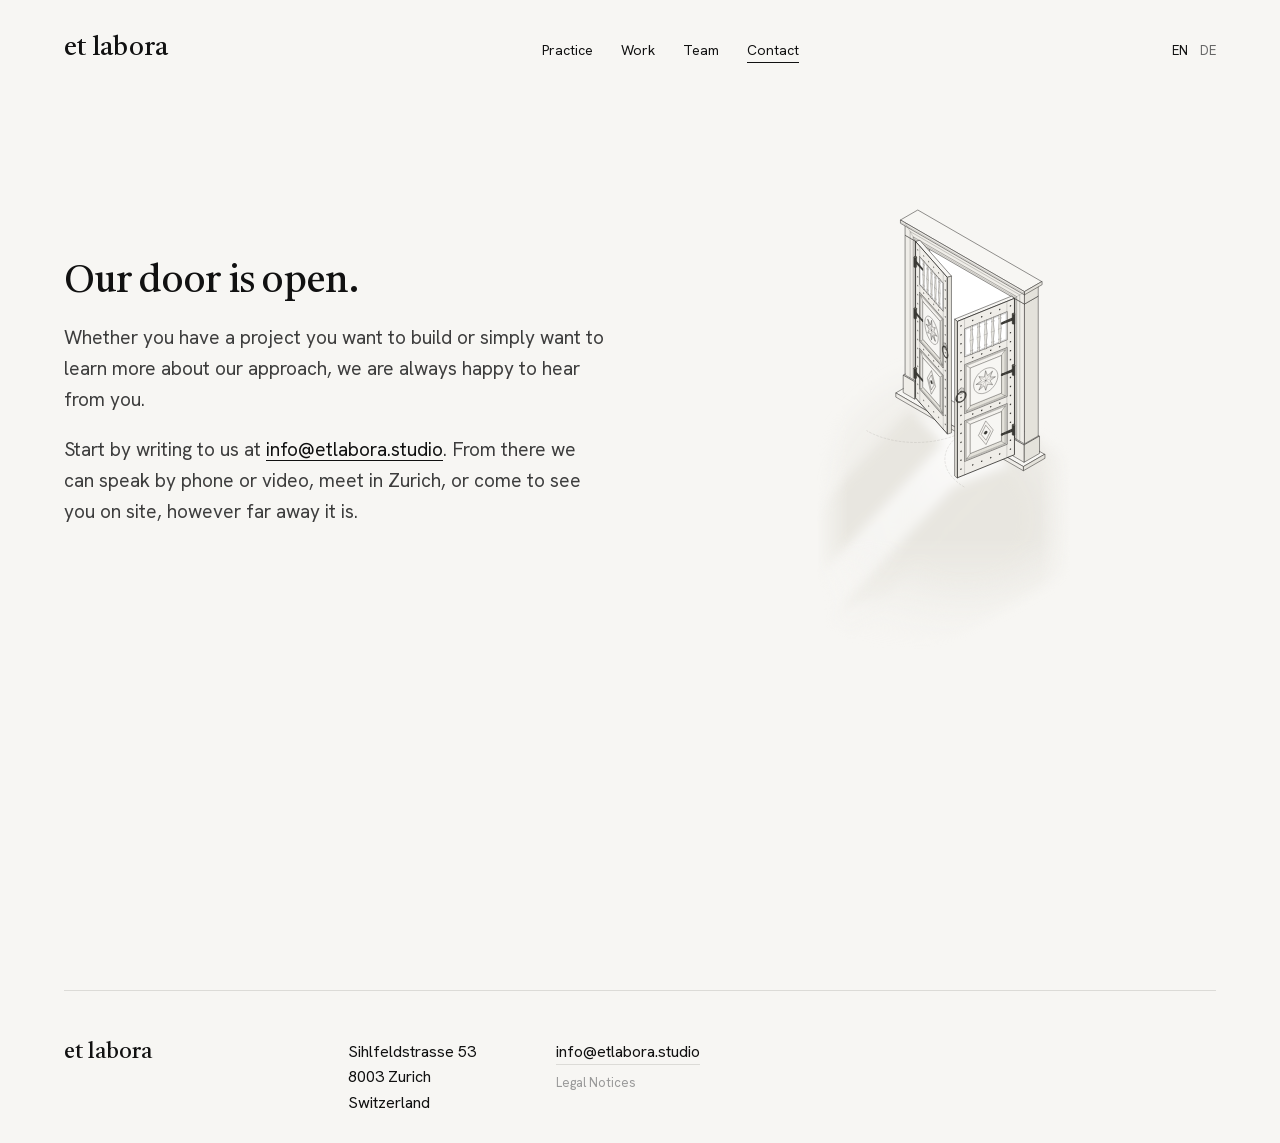
==== contact.html @ e5313bb2 "Add et labora website" ====
<!doctype html>
<html lang="en">
<head>
<meta charset="utf-8">
<meta name="viewport" content="width=device-width, initial-scale=1">
<title>et labora — Contact</title>
<meta name="description" content="et labora is an architecture and technology firm in Zurich, building in timber.">
<link rel="stylesheet" href="fonts/fonts.css">
<style>
body{margin:0;background:#F7F6F3}
a{color:#111111;text-decoration:none}
a:hover{color:#666666}
a:focus-visible{outline:1px solid #111111;outline-offset:4px}
.contact-hero{height:100vh}@media (max-width: 760px){.contact-hero{height:auto}.contact-fig{padding-bottom:clamp(28px, 4vw, 48px) !important}.contact-door svg{height:auto !important;width:100% !important}}
</style>
</head>
<body>
<div style="font-family: 'Hanken Grotesk', 'Helvetica Neue', Arial, sans-serif; color: #111111; background: #F7F6F3; font-size: 16px; line-height: 1.55; -webkit-font-smoothing: antialiased">
<div style="max-width: 1440px; margin: 0 auto; box-sizing: border-box; padding-inline: clamp(16px, 5vw, 72px); display: flex; flex-direction: column">

<div class="contact-hero" style="display: flex; flex-direction: column; box-sizing: border-box">
<header style="display: flex; flex-wrap: wrap; align-items: baseline; justify-content: space-between; gap: 16px 40px; padding-block: 28px 0">
<a href="index.html" style="font-family: Castoro, 'Iowan Old Style', Georgia, serif; font-size: 26px; letter-spacing: 0.01em">et labora</a>
<nav aria-label="Main" style="display: flex; flex-wrap: wrap; gap: 8px 28px; font-size: 14px">
<a href="practice.html">Practice</a>
<a href="work.html">Work</a>
<a href="team.html">Team</a>
<a href="contact.html" aria-current="page" style="border-bottom: 1px solid #111111">Contact</a>
</nav>
<div style="display: flex; gap: 12px; font-size: 13px; color: #666666">
<a href="#top" aria-current="true" style="color: #111111">EN</a>
<a href="#top" style="color: #666666">DE</a>
</div>
</header>

<figure id="top" class="contact-fig" style="margin: 0; flex: 1 1 auto; display: flex; flex-direction: column; justify-content: center; padding-block: clamp(20px, 2.2vw, 32px) calc(clamp(20px, 2.2vw, 32px) + calc(clamp(28px, 3vw, 44px) * 1.1 + 2 * clamp(18px, 1.5vw, 21px) * 1.6 + 76px))">
<div style="display: flex; flex-wrap: wrap; align-items: center; justify-content: space-between; gap: 40px 64px">
<div style="flex: 1 1 320px; max-width: 34em; display: flex; flex-direction: column; gap: 20px">
<h1 style="margin: 0; font-family: Castoro, 'Iowan Old Style', Georgia, serif; font-weight: 400; font-size: clamp(28px, 3vw, 44px); line-height: 1.1; letter-spacing: -0.01em">Our door is open.</h1>
<p style="margin: 0; padding-block: 0; max-width: 30em; font-size: clamp(18px, 1.5vw, 21px); line-height: 1.6; color: #3D3D3D">Whether you have a project you want to build or simply want to learn more about our approach, we are always happy to hear from you.</p>
<p style="margin: 0; padding-block: 0; max-width: 30em; font-size: clamp(18px, 1.5vw, 21px); line-height: 1.6; color: #3D3D3D">Start by writing to us at <a href="mailto:info@etlabora.studio" style="color: #111111; text-decoration: underline; text-decoration-thickness: 1px; text-underline-offset: 0.2em">info@etlabora.studio</a>. From there we can speak by phone or video, meet in Zurich, or come to see you on site, however far away it is.</p>
</div>
<div class="contact-door" style="flex: 0 1 auto; min-width: 0; margin-inline: auto">
<svg style="display: block; height: max(240px, calc(100vh - 384px)); width: auto; max-width: 100%" viewBox="372.9 0 392.9 800" role="img" aria-label="Axonometric of a carved, studded timber door of two leaves, the left just open, the right swung wide, light falling out" fill="none" stroke="#2B2A27" stroke-linecap="round" stroke-linejoin="round"><defs><linearGradient id="contact-door-beam" gradientUnits="userSpaceOnUse" x1="602.3" y1="457.4" x2="311.8" y2="768.9"><stop offset="0" stop-color="#FFFFFF" stop-opacity="0.85"></stop><stop offset="0.45" stop-color="#FFFFFF" stop-opacity="0.55"></stop><stop offset="1" stop-color="#FFFFFF" stop-opacity="0"></stop></linearGradient><filter id="contact-door-blur" x="-30%" y="-30%" width="160%" height="160%"><feGaussianBlur stdDeviation="8.3"></feGaussianBlur></filter><radialGradient id="contact-door-gg" gradientUnits="userSpaceOnUse" cx="602.3" cy="592.8" r="259.3"><stop offset="0.35" stop-color="#fff"></stop><stop offset="1" stop-color="#000"></stop></radialGradient><mask id="contact-door-gm"><rect x="-400" y="-400" width="2000" height="1600" fill="url(#contact-door-gg)"></rect></mask><linearGradient id="contact-door-eg" gradientUnits="userSpaceOnUse" x1="0" y1="624" x2="0" y2="796"><stop offset="0" stop-color="#fff"></stop><stop offset="1" stop-color="#000"></stop></linearGradient><linearGradient id="contact-door-ex" gradientUnits="userSpaceOnUse" x1="372.9" y1="0" x2="765.8" y2="0"><stop offset="0" stop-color="#000"></stop><stop offset="0.12" stop-color="#fff"></stop><stop offset="0.88" stop-color="#fff"></stop><stop offset="1" stop-color="#000"></stop></linearGradient><mask id="contact-door-edgex"><rect x="-400" y="-400" width="2000" height="1600" fill="url(#contact-door-ex)"></rect></mask><mask id="contact-door-edge"><g mask="url(#contact-door-edgex)"><rect x="-400" y="-400" width="2000" height="1600" fill="url(#contact-door-eg)"></rect></g></mask></defs>
<g mask="url(#contact-door-edge)"><g filter="url(#contact-door-blur)">
<polygon points="490.8,341.2 915.8,586.6 453.9,853.3 28.9,607.9" fill="#E8E6E0" stroke="none" mask="url(#contact-door-gm)"></polygon>
<clipPath id="contact-door-lc"><polygon points="519.5,420.4 671.9,508.4 425.8,772.2 273.5,684.3"></polygon></clipPath>
<polygon points="519.5,420.4 671.9,508.4 425.8,772.2 273.5,684.3" fill="url(#contact-door-beam)" stroke="none"></polygon>
<g clip-path="url(#contact-door-lc)">
<polygon points="519,421 567.7,476.2 322.7,738.9 274,683.7" fill="#E8E6E0" stroke="none"></polygon>
<polygon points="342,627.8 345,631.2 301,678.3 298,675" fill="#FFFFFF" stroke="none"></polygon>
<polygon points="348.1,634.7 351,638 307.1,685.2 304.1,681.8" fill="#FFFFFF" stroke="none"></polygon>
<polygon points="354.1,641.5 357.1,644.9 313.1,692.1 310.2,688.7" fill="#FFFFFF" stroke="none"></polygon>
<polygon points="360.2,648.4 363.2,651.8 319.2,698.9 316.2,695.6" fill="#FFFFFF" stroke="none"></polygon>
<polygon points="366.2,655.3 369.2,658.6 325.2,705.8 322.3,702.4" fill="#FFFFFF" stroke="none"></polygon>
<polygon points="372.3,662.1 375.3,665.5 331.3,712.7 328.3,709.3" fill="#FFFFFF" stroke="none"></polygon>
<polygon points="671.4,509 583.5,544.5 338.5,807.2 426.4,771.6" fill="#E8E6E0" stroke="none"></polygon>
<polygon points="472.7,712.7 467.4,714.8 423.4,762 428.7,759.8" fill="#FFFFFF" stroke="none"></polygon>
<polygon points="461.8,717.1 456.4,719.3 412.5,766.4 417.8,764.2" fill="#FFFFFF" stroke="none"></polygon>
<polygon points="450.9,721.5 445.5,723.7 401.5,770.8 406.9,768.7" fill="#FFFFFF" stroke="none"></polygon>
<polygon points="439.9,725.9 434.6,728.1 390.6,775.2 396,773.1" fill="#FFFFFF" stroke="none"></polygon>
<polygon points="429,730.3 423.6,732.5 379.7,779.7 385,777.5" fill="#FFFFFF" stroke="none"></polygon>
<polygon points="418.1,734.8 412.7,736.9 368.7,784.1 374.1,781.9" fill="#FFFFFF" stroke="none"></polygon>
</g></g></g>
<polyline points="602,457 597.9,459.3 593.6,461.4 589.2,463.3 584.5,465.2 579.7,466.9 574.8,468.4 569.7,469.8 564.5,471.1 559.2,472.1 553.9,473.1 548.4,473.8 542.9,474.4 537.3,474.8 531.7,475.1 526.1,475.2 520.5,475.1 514.9,474.8 509.3,474.4 503.8,473.8 498.3,473.1 492.9,472.1 487.6,471.1 482.4,469.8 477.4,468.4 472.4,466.9 467.7,465.2 463,463.3 458.6,461.4 454.3,459.3 450.2,457" fill="none" stroke="#9A9893" stroke-width="0.35" stroke-dasharray="3 3"></polyline>
<polyline points="602.6,457.4 598.7,459.8 595.1,462.2 591.7,464.8 588.5,467.5 585.5,470.2 582.9,473.1 580.4,476 578.3,479 576.4,482.1 574.8,485.2 573.5,488.3 572.5,491.5 571.8,494.7 571.3,498 571.2,501.2 571.3,504.4 571.8,507.7 572.5,510.9 573.5,514.1 574.8,517.2 576.4,520.3 578.3,523.4 580.4,526.4 582.9,529.3 585.5,532.2 588.5,534.9 591.7,537.6 595.1,540.2 598.7,542.6 602.6,545" fill="none" stroke="#9A9893" stroke-width="0.35" stroke-dasharray="3 3"></polyline>
<polygon points="546.9,394.9 699.3,482.9 699.3,239.3 546.9,151.3" fill="#FFFFFF" stroke="none"></polygon>
<polygon points="528.5,379.6 725.8,493.5 692.9,512.5 495.6,398.6" fill="#F7F6F3" stroke="#2B2A27" stroke-width="0.8"></polygon>
<polygon points="725.8,500 692.9,519 692.9,512.5 725.8,493.5" fill="#E4E2DB" stroke="#2B2A27" stroke-width="0.8"></polygon>
<polygon points="495.6,405.1 692.9,519 692.9,512.5 495.6,398.6" fill="#EFEDE8" stroke="#2B2A27" stroke-width="0.8"></polygon>
<polygon points="530.5,357.6 547.7,367.6 524.3,381.1 507.1,371.1" fill="#F7F6F3" stroke="#2B2A27" stroke-width="0.8"></polygon>
<polygon points="547.7,394.4 524.3,407.9 524.3,381.1 547.7,367.6" fill="#E4E2DB" stroke="#2B2A27" stroke-width="0.8"></polygon>
<polygon points="507.1,398 524.3,407.9 524.3,381.1 507.1,371.1" fill="#EFEDE8" stroke="#2B2A27" stroke-width="0.8"></polygon>
<polygon points="546.9,368 526.1,380.1 526.1,163.4 546.9,151.3" fill="#E4E2DB" stroke="#2B2A27" stroke-width="0.8"></polygon>
<polygon points="510,370.8 526.1,380.1 526.1,163.4 510,154.1" fill="#EFEDE8" stroke="#2B2A27" stroke-width="0.8"></polygon>
<polygon points="700.1,455.5 717.4,465.5 693.9,479 676.7,469.1" fill="#F7F6F3" stroke="#2B2A27" stroke-width="0.8"></polygon>
<polygon points="717.4,492.4 693.9,505.9 693.9,479 717.4,465.5" fill="#E4E2DB" stroke="#2B2A27" stroke-width="0.8"></polygon>
<polygon points="676.7,495.9 693.9,505.9 693.9,479 676.7,469.1" fill="#EFEDE8" stroke="#2B2A27" stroke-width="0.8"></polygon>
<polygon points="715.4,465.3 694.5,477.3 694.5,260.6 715.4,248.6" fill="#E4E2DB" stroke="#2B2A27" stroke-width="0.8"></polygon>
<polygon points="679.7,468.7 694.5,477.3 694.5,260.6 679.7,252.1" fill="#EFEDE8" stroke="#2B2A27" stroke-width="0.8"></polygon>
<polygon points="715.4,248.6 694.5,260.6 694.5,242.1 715.4,230.1" fill="#E4E2DB" stroke="#2B2A27" stroke-width="0.8"></polygon>
<polygon points="510,154.1 694.5,260.6 694.5,242.1 510,135.6" fill="#EFEDE8" stroke="#2B2A27" stroke-width="0.8"></polygon>
<polygon points="529.7,115 721.4,225.7 694.5,241.2 502.8,130.5" fill="#F7F6F3" stroke="#2B2A27" stroke-width="0.8"></polygon>
<polygon points="721.4,230.8 694.5,246.3 694.5,241.2 721.4,225.7" fill="#E4E2DB" stroke="#2B2A27" stroke-width="0.8"></polygon>
<polygon points="502.8,135.6 694.5,246.3 694.5,241.2 502.8,130.5" fill="#EFEDE8" stroke="#2B2A27" stroke-width="0.8"></polygon>
<polyline points="524.1,378.9 524.1,159.9 680.5,250.2 680.5,469.2" fill="none" stroke="#2B2A27" stroke-width="0.35"></polyline>
<polyline points="522.1,377.8 522.1,156.4 682.5,249 682.5,470.4" fill="none" stroke="#2B2A27" stroke-width="0.55"></polyline>
<polyline points="517.3,375 517.3,148.1 687.3,246.3 687.3,473.1" fill="none" stroke="#2B2A27" stroke-width="0.35"></polyline>
<polyline points="526.1,163.4 510,135.6" fill="none" stroke="#555555" stroke-width="0.35"></polyline>
<polyline points="678.5,251.4 694.5,242.1" fill="none" stroke="#555555" stroke-width="0.35"></polyline>
<polyline points="502.8,133.8 694.5,244.4" fill="none" stroke="#555555" stroke-width="0.35"></polyline>
<polygon points="526.1,163.9 574.8,219.1 581.4,217.2 532.7,162" fill="#F7F6F3" stroke="#2B2A27" stroke-width="0.8"></polygon>
<polygon points="574.8,461.6 574.8,219.1 581.4,217.2 581.4,459.6" fill="#E4E2DB" stroke="#2B2A27" stroke-width="0.8"></polygon>
<polygon points="526.1,406.4 574.8,461.6 574.8,219.1 526.1,163.9" fill="#EFEDE8" stroke="#2B2A27" stroke-width="1.25"></polygon>
<polyline points="532.3,413.5 532.3,392.6" fill="none" stroke="#555555" stroke-width="0.35"></polyline>
<polyline points="568.6,454.7 568.6,433.8" fill="none" stroke="#555555" stroke-width="0.35"></polyline>
<polyline points="532.3,329.7 532.3,318.6" fill="none" stroke="#555555" stroke-width="0.35"></polyline>
<polyline points="568.6,370.9 568.6,359.7" fill="none" stroke="#555555" stroke-width="0.35"></polyline>
<polyline points="532.3,242.6 532.3,230.6" fill="none" stroke="#555555" stroke-width="0.35"></polyline>
<polyline points="568.6,283.8 568.6,271.8" fill="none" stroke="#555555" stroke-width="0.35"></polyline>
<polyline points="532.3,187.1 532.3,170.9" fill="none" stroke="#555555" stroke-width="0.35"></polyline>
<polyline points="568.6,228.2 568.6,212.1" fill="none" stroke="#555555" stroke-width="0.35"></polyline>
<polygon points="532.3,230.6 568.6,271.8 568.6,228.2 532.3,187.1" fill="#FFFFFF" stroke="#2B2A27" stroke-width="0.8"></polygon>
<polygon points="533.2,230 567.7,269.1 567.7,228.9 533.2,189.8" fill="none" stroke="#555555" stroke-width="0.35"></polygon>
<polygon points="537.6,236.6 537.6,235.5 537.8,234.6 537.7,233.5 537.6,232.2 537.4,231 537.5,230 537.7,229.1 537.7,228.1 537.7,227 537.7,225.8 537.7,224.7 537.6,223.6 537.5,222.4 537.5,221.2 537.4,220.1 537.3,218.9 537.3,217.7 537.2,216.6 537.2,215.4 537.1,214.3 537.2,213.3 537.2,212.2 537.3,211.2 537.3,210.2 537.4,209.2 537.5,208.2 537.5,207.2 537.6,206.2 537.7,205.1 537.7,204.1 537.7,203 537.7,201.9 537.7,200.8 537.5,199.5 537.4,198.3 537.6,197.4 537.7,196.5 537.8,195.5 537.6,194.1 537.6,193 539.1,194.8 539.1,195.9 538.9,196.7 538.9,197.9 539.1,199.1 539.3,200.4 539.2,201.4 539,202.3 538.9,203.3 538.9,204.4 539,205.5 539,206.7 539,207.8 539.1,208.9 539.2,210.1 539.3,211.3 539.3,212.5 539.4,213.6 539.5,214.8 539.5,215.9 539.5,217 539.5,218.1 539.5,219.1 539.4,220.2 539.3,221.2 539.3,222.2 539.2,223.2 539.1,224.2 539,225.2 539,226.2 539,227.3 538.9,228.3 538.9,229.4 539,230.6 539.2,231.9 539.3,233 539.1,233.9 538.9,234.9 538.9,235.9 539.1,237.2 539.1,238.3" fill="#EFEDE8" stroke="#2B2A27" stroke-width="0.55"></polygon>
<polygon points="538.3,237.4 538.3,236.4 538.3,235.3 538.3,234.2 538.3,233.1 538.3,232 538.3,230.9 538.3,229.8 538.3,228.7 538.3,227.6 538.3,226.6 538.3,225.5 538.3,224.4 538.3,223.3 538.3,222.2 538.3,221.1 538.3,220 538.3,218.9 538.3,217.9 538.3,216.8 538.3,215.7 538.3,214.6 538.3,213.5 538.3,212.4 538.3,211.3 538.3,210.2 538.3,209.2 538.3,208.1 538.3,207 538.3,205.9 538.3,204.8 538.3,203.7 538.3,202.6 538.3,201.5 538.3,200.4 538.3,199.4 538.3,198.3 538.3,197.2 538.3,196.1 538.3,195 538.3,193.9 539.1,194.8 539.1,195.9 538.9,196.7 538.9,197.9 539.1,199.1 539.3,200.4 539.2,201.4 539,202.3 538.9,203.3 538.9,204.4 539,205.5 539,206.7 539,207.8 539.1,208.9 539.2,210.1 539.3,211.3 539.3,212.5 539.4,213.6 539.5,214.8 539.5,215.9 539.5,217 539.5,218.1 539.5,219.1 539.4,220.2 539.3,221.2 539.3,222.2 539.2,223.2 539.1,224.2 539,225.2 539,226.2 539,227.3 538.9,228.3 538.9,229.4 539,230.6 539.2,231.9 539.3,233 539.1,233.9 538.9,234.9 538.9,235.9 539.1,237.2 539.1,238.3" fill="#E4E2DB" stroke="none"></polygon>
<polyline points="537.4,230.7 539.3,232.8" fill="none" stroke="#555555" stroke-width="0.35"></polyline>
<polyline points="537.1,214.3 539.5,217" fill="none" stroke="#555555" stroke-width="0.35"></polyline>
<polyline points="537.4,198.5 539.3,200.6" fill="none" stroke="#555555" stroke-width="0.35"></polyline>
<polygon points="543.6,243.4 543.6,242.3 543.8,241.5 543.8,240.4 543.6,239.1 543.5,237.8 543.5,236.8 543.7,236 543.8,234.9 543.8,233.8 543.7,232.7 543.7,231.6 543.7,230.4 543.6,229.3 543.5,228.1 543.5,226.9 543.4,225.8 543.3,224.6 543.3,223.4 543.2,222.3 543.2,221.2 543.2,220.1 543.3,219.1 543.3,218.1 543.4,217.1 543.5,216.1 543.5,215.1 543.6,214 543.7,213 543.7,212 543.7,210.9 543.8,209.9 543.8,208.8 543.7,207.7 543.5,206.4 543.5,205.2 543.6,204.3 543.8,203.4 543.8,202.3 543.6,201 543.6,199.9 545.2,201.7 545.2,202.7 545,203.6 545,204.7 545.1,206 545.3,207.3 545.2,208.3 545,209.1 545,210.2 545,211.3 545,212.4 545.1,213.5 545.1,214.7 545.2,215.8 545.2,217 545.3,218.2 545.4,219.3 545.5,220.5 545.5,221.7 545.6,222.8 545.6,223.9 545.6,225 545.5,226 545.5,227 545.4,228 545.3,229 545.2,230 545.2,231 545.1,232.1 545.1,233.1 545,234.1 545,235.2 545,236.3 545,237.4 545.2,238.7 545.3,239.9 545.1,240.8 545,241.7 545,242.8 545.2,244.1 545.2,245.2" fill="#EFEDE8" stroke="#2B2A27" stroke-width="0.55"></polygon>
<polygon points="544.4,244.3 544.4,243.2 544.4,242.1 544.4,241 544.4,240 544.4,238.9 544.4,237.8 544.4,236.7 544.4,235.6 544.4,234.5 544.4,233.4 544.4,232.3 544.4,231.3 544.4,230.2 544.4,229.1 544.4,228 544.4,226.9 544.4,225.8 544.4,224.7 544.4,223.6 544.4,222.5 544.4,221.5 544.4,220.4 544.4,219.3 544.4,218.2 544.4,217.1 544.4,216 544.4,214.9 544.4,213.8 544.4,212.8 544.4,211.7 544.4,210.6 544.4,209.5 544.4,208.4 544.4,207.3 544.4,206.2 544.4,205.1 544.4,204 544.4,203 544.4,201.9 544.4,200.8 545.2,201.7 545.2,202.7 545,203.6 545,204.7 545.1,206 545.3,207.3 545.2,208.3 545,209.1 545,210.2 545,211.3 545,212.4 545.1,213.5 545.1,214.7 545.2,215.8 545.2,217 545.3,218.2 545.4,219.3 545.5,220.5 545.5,221.7 545.6,222.8 545.6,223.9 545.6,225 545.5,226 545.5,227 545.4,228 545.3,229 545.2,230 545.2,231 545.1,232.1 545.1,233.1 545,234.1 545,235.2 545,236.3 545,237.4 545.2,238.7 545.3,239.9 545.1,240.8 545,241.7 545,242.8 545.2,244.1 545.2,245.2" fill="#E4E2DB" stroke="none"></polygon>
<polyline points="543.5,237.6 545.3,239.7" fill="none" stroke="#555555" stroke-width="0.35"></polyline>
<polyline points="543.2,221.2 545.6,223.9" fill="none" stroke="#555555" stroke-width="0.35"></polyline>
<polyline points="543.5,205.4 545.3,207.5" fill="none" stroke="#555555" stroke-width="0.35"></polyline>
<polygon points="549.7,250.3 549.7,249.2 549.9,248.4 549.8,247.2 549.7,246 549.5,244.7 549.6,243.7 549.8,242.8 549.8,241.8 549.8,240.7 549.8,239.6 549.8,238.4 549.7,237.3 549.7,236.1 549.6,235 549.5,233.8 549.4,232.6 549.4,231.5 549.3,230.3 549.3,229.2 549.3,228.1 549.3,227 549.3,226 549.4,224.9 549.4,223.9 549.5,222.9 549.6,221.9 549.7,220.9 549.7,219.9 549.8,218.9 549.8,217.8 549.8,216.7 549.8,215.7 549.8,214.5 549.6,213.2 549.5,212 549.7,211.2 549.8,210.2 549.9,209.2 549.7,207.9 549.7,206.8 551.2,208.5 551.2,209.6 551,210.5 551,211.6 551.2,212.8 551.4,214.1 551.3,215.1 551.1,216 551,217 551.1,218.1 551.1,219.3 551.1,220.4 551.2,221.5 551.2,222.7 551.3,223.8 551.4,225 551.4,226.2 551.5,227.4 551.6,228.5 551.6,229.6 551.6,230.8 551.6,231.8 551.6,232.9 551.5,233.9 551.4,234.9 551.4,235.9 551.3,236.9 551.2,237.9 551.2,238.9 551.1,240 551.1,241 551.1,242.1 551,243.1 551.1,244.3 551.3,245.6 551.4,246.8 551.2,247.7 551,248.6 551,249.6 551.2,251 551.2,252" fill="#EFEDE8" stroke="#2B2A27" stroke-width="0.55"></polygon>
<polygon points="550.4,251.2 550.4,250.1 550.4,249 550.4,247.9 550.4,246.8 550.4,245.7 550.4,244.6 550.4,243.6 550.4,242.5 550.4,241.4 550.4,240.3 550.4,239.2 550.4,238.1 550.4,237 550.4,235.9 550.4,234.9 550.4,233.8 550.4,232.7 550.4,231.6 550.4,230.5 550.4,229.4 550.4,228.3 550.4,227.2 550.4,226.1 550.4,225.1 550.4,224 550.4,222.9 550.4,221.8 550.4,220.7 550.4,219.6 550.4,218.5 550.4,217.4 550.4,216.4 550.4,215.3 550.4,214.2 550.4,213.1 550.4,212 550.4,210.9 550.4,209.8 550.4,208.7 550.4,207.6 551.2,208.5 551.2,209.6 551,210.5 551,211.6 551.2,212.8 551.4,214.1 551.3,215.1 551.1,216 551,217 551.1,218.1 551.1,219.3 551.1,220.4 551.2,221.5 551.2,222.7 551.3,223.8 551.4,225 551.4,226.2 551.5,227.4 551.6,228.5 551.6,229.6 551.6,230.8 551.6,231.8 551.6,232.9 551.5,233.9 551.4,234.9 551.4,235.9 551.3,236.9 551.2,237.9 551.2,238.9 551.1,240 551.1,241 551.1,242.1 551,243.1 551.1,244.3 551.3,245.6 551.4,246.8 551.2,247.7 551,248.6 551,249.6 551.2,251 551.2,252" fill="#E4E2DB" stroke="none"></polygon>
<polyline points="549.5,244.5 551.4,246.6" fill="none" stroke="#555555" stroke-width="0.35"></polyline>
<polyline points="549.3,228.1 551.6,230.8" fill="none" stroke="#555555" stroke-width="0.35"></polyline>
<polyline points="549.5,212.3 551.4,214.4" fill="none" stroke="#555555" stroke-width="0.35"></polyline>
<polygon points="555.7,257.2 555.7,256.1 555.9,255.2 555.9,254.1 555.8,252.8 555.6,251.6 555.7,250.6 555.9,249.7 555.9,248.7 555.9,247.6 555.9,246.4 555.8,245.3 555.8,244.2 555.7,243 555.7,241.8 555.6,240.7 555.5,239.5 555.4,238.3 555.4,237.2 555.3,236 555.3,234.9 555.3,233.9 555.4,232.8 555.4,231.8 555.5,230.8 555.6,229.8 555.7,228.8 555.7,227.8 555.8,226.8 555.8,225.7 555.9,224.7 555.9,223.6 555.9,222.5 555.9,221.4 555.7,220.1 555.6,218.9 555.8,218 555.9,217.1 555.9,216 555.7,214.7 555.7,213.6 557.3,215.4 557.3,216.5 557.1,217.3 557.1,218.5 557.2,219.7 557.4,221 557.3,222 557.2,222.9 557.1,223.9 557.1,225 557.1,226.1 557.2,227.2 557.2,228.4 557.3,229.5 557.4,230.7 557.4,231.9 557.5,233.1 557.6,234.2 557.6,235.4 557.7,236.5 557.7,237.6 557.7,238.7 557.6,239.7 557.6,240.8 557.5,241.8 557.4,242.8 557.4,243.8 557.3,244.8 557.2,245.8 557.2,246.8 557.1,247.9 557.1,248.9 557.1,250 557.2,251.2 557.3,252.5 557.4,253.6 557.2,254.5 557.1,255.5 557.1,256.5 557.3,257.8 557.3,258.9" fill="#EFEDE8" stroke="#2B2A27" stroke-width="0.55"></polygon>
<polygon points="556.5,258 556.5,256.9 556.5,255.9 556.5,254.8 556.5,253.7 556.5,252.6 556.5,251.5 556.5,250.4 556.5,249.3 556.5,248.2 556.5,247.2 556.5,246.1 556.5,245 556.5,243.9 556.5,242.8 556.5,241.7 556.5,240.6 556.5,239.5 556.5,238.5 556.5,237.4 556.5,236.3 556.5,235.2 556.5,234.1 556.5,233 556.5,231.9 556.5,230.8 556.5,229.7 556.5,228.7 556.5,227.6 556.5,226.5 556.5,225.4 556.5,224.3 556.5,223.2 556.5,222.1 556.5,221 556.5,220 556.5,218.9 556.5,217.8 556.5,216.7 556.5,215.6 556.5,214.5 557.3,215.4 557.3,216.5 557.1,217.3 557.1,218.5 557.2,219.7 557.4,221 557.3,222 557.2,222.9 557.1,223.9 557.1,225 557.1,226.1 557.2,227.2 557.2,228.4 557.3,229.5 557.4,230.7 557.4,231.9 557.5,233.1 557.6,234.2 557.6,235.4 557.7,236.5 557.7,237.6 557.7,238.7 557.6,239.7 557.6,240.8 557.5,241.8 557.4,242.8 557.4,243.8 557.3,244.8 557.2,245.8 557.2,246.8 557.1,247.9 557.1,248.9 557.1,250 557.2,251.2 557.3,252.5 557.4,253.6 557.2,254.5 557.1,255.5 557.1,256.5 557.3,257.8 557.3,258.9" fill="#E4E2DB" stroke="none"></polygon>
<polyline points="555.6,251.3 557.4,253.4" fill="none" stroke="#555555" stroke-width="0.35"></polyline>
<polyline points="555.3,234.9 557.7,237.6" fill="none" stroke="#555555" stroke-width="0.35"></polyline>
<polyline points="555.6,219.1 557.4,221.2" fill="none" stroke="#555555" stroke-width="0.35"></polyline>
<polygon points="561.8,264 561.8,262.9 562,262.1 562,261 561.8,259.7 561.6,258.4 561.7,257.4 561.9,256.5 562,255.5 561.9,254.4 561.9,253.3 561.9,252.2 561.8,251 561.8,249.9 561.7,248.7 561.6,247.5 561.6,246.4 561.5,245.2 561.4,244 561.4,242.9 561.4,241.8 561.4,240.7 561.4,239.7 561.5,238.7 561.6,237.7 561.6,236.7 561.7,235.6 561.8,234.6 561.8,233.6 561.9,232.6 561.9,231.5 561.9,230.5 562,229.4 561.9,228.3 561.7,227 561.6,225.8 561.8,224.9 562,224 562,222.9 561.8,221.6 561.8,220.5 563.3,222.3 563.3,223.3 563.1,224.2 563.2,225.3 563.3,226.6 563.5,227.9 563.4,228.9 563.2,229.7 563.2,230.8 563.2,231.9 563.2,233 563.2,234.1 563.3,235.3 563.3,236.4 563.4,237.6 563.5,238.8 563.6,239.9 563.6,241.1 563.7,242.2 563.7,243.4 563.7,244.5 563.7,245.6 563.7,246.6 563.6,247.6 563.6,248.6 563.5,249.6 563.4,250.6 563.3,251.6 563.3,252.7 563.2,253.7 563.2,254.7 563.2,255.8 563.2,256.9 563.2,258 563.4,259.3 563.5,260.5 563.3,261.4 563.2,262.3 563.1,263.4 563.3,264.7 563.3,265.8" fill="#EFEDE8" stroke="#2B2A27" stroke-width="0.55"></polygon>
<polygon points="562.6,264.9 562.6,263.8 562.6,262.7 562.6,261.6 562.6,260.6 562.6,259.5 562.6,258.4 562.6,257.3 562.6,256.2 562.6,255.1 562.6,254 562.6,252.9 562.6,251.8 562.6,250.8 562.6,249.7 562.6,248.6 562.6,247.5 562.6,246.4 562.6,245.3 562.6,244.2 562.6,243.1 562.6,242.1 562.6,241 562.6,239.9 562.6,238.8 562.6,237.7 562.6,236.6 562.6,235.5 562.6,234.4 562.6,233.3 562.6,232.3 562.6,231.2 562.6,230.1 562.6,229 562.6,227.9 562.6,226.8 562.6,225.7 562.6,224.6 562.6,223.6 562.6,222.5 562.6,221.4 563.3,222.3 563.3,223.3 563.1,224.2 563.2,225.3 563.3,226.6 563.5,227.9 563.4,228.9 563.2,229.7 563.2,230.8 563.2,231.9 563.2,233 563.2,234.1 563.3,235.3 563.3,236.4 563.4,237.6 563.5,238.8 563.6,239.9 563.6,241.1 563.7,242.2 563.7,243.4 563.7,244.5 563.7,245.6 563.7,246.6 563.6,247.6 563.6,248.6 563.5,249.6 563.4,250.6 563.3,251.6 563.3,252.7 563.2,253.7 563.2,254.7 563.2,255.8 563.2,256.9 563.2,258 563.4,259.3 563.5,260.5 563.3,261.4 563.2,262.3 563.1,263.4 563.3,264.7 563.3,265.8" fill="#E4E2DB" stroke="none"></polygon>
<polyline points="561.6,258.2 563.5,260.3" fill="none" stroke="#555555" stroke-width="0.35"></polyline>
<polyline points="561.4,241.8 563.7,244.5" fill="none" stroke="#555555" stroke-width="0.35"></polyline>
<polyline points="561.6,226 563.5,228.1" fill="none" stroke="#555555" stroke-width="0.35"></polyline>
<polygon points="532.3,392.6 568.6,433.8 568.6,370.9 532.3,329.7" fill="#EFEDE8" stroke="#2B2A27" stroke-width="0.8"></polygon>
<polygon points="533.2,392 567.7,431.1 567.7,371.5 533.2,332.4" fill="none" stroke="#2B2A27" stroke-width="0.35"></polygon>
<polygon points="533.8,391.6 567.1,429.3 563.7,419.5 537.2,389.4" fill="#E4E2DB" stroke="#2B2A27" stroke-width="0.35"></polygon>
<polygon points="533.8,334.2 567.1,371.9 563.7,374.1 537.2,344" fill="#F4F2EE" stroke="#2B2A27" stroke-width="0.35"></polygon>
<polygon points="533.8,391.6 533.8,334.2 537.2,344 537.2,389.4" fill="#F4F2EE" stroke="#2B2A27" stroke-width="0.35"></polygon>
<polygon points="567.1,429.3 567.1,371.9 563.7,374.1 563.7,419.5" fill="#E4E2DB" stroke="#2B2A27" stroke-width="0.35"></polygon>
<polygon points="537.2,389.4 563.7,419.5 563.7,374.1 537.2,344" fill="#F7F6F3" stroke="#2B2A27" stroke-width="0.55"></polygon>
<polygon points="544.2,374.7 550.4,363.6 556.7,388.8 550.4,399.9" fill="#F4F2EE" stroke="#2B2A27" stroke-width="0.55"></polygon>
<polygon points="546.5,377.3 550.4,370.4 554.4,386.2 550.4,393.1" fill="#F7F6F3" stroke="#2B2A27" stroke-width="0.55"></polygon>
<polygon points="551.8,383.3 551.8,382.5 551.6,381.5 551.3,380.6 550.9,379.9 550.4,379.2 550,378.9 549.6,378.8 549.3,379 549.1,379.5 549.1,380.2 549.1,381 549.3,381.9 549.6,382.8 550,383.6 550.4,384.2 550.9,384.6 551.3,384.7 551.6,384.5 551.8,384" fill="#3B3A36" stroke="#2B2A27" stroke-width="0.35"></polygon>
<polygon points="532.3,318.6 568.6,359.7 568.6,283.8 532.3,242.6" fill="#EFEDE8" stroke="#2B2A27" stroke-width="0.8"></polygon>
<polygon points="533.2,317.9 567.7,357 567.7,284.4 533.2,245.3" fill="none" stroke="#2B2A27" stroke-width="0.35"></polygon>
<polygon points="533.8,317.5 567.1,355.2 563.7,345.4 537.2,315.3" fill="#E4E2DB" stroke="#2B2A27" stroke-width="0.35"></polygon>
<polygon points="533.8,247.1 567.1,284.8 563.7,287.1 537.2,257" fill="#F4F2EE" stroke="#2B2A27" stroke-width="0.35"></polygon>
<polygon points="533.8,317.5 533.8,247.1 537.2,257 537.2,315.3" fill="#F4F2EE" stroke="#2B2A27" stroke-width="0.35"></polygon>
<polygon points="567.1,355.2 567.1,284.8 563.7,287.1 563.7,345.4" fill="#E4E2DB" stroke="#2B2A27" stroke-width="0.35"></polygon>
<polygon points="537.2,315.3 563.7,345.4 563.7,287.1 537.2,257" fill="#F7F6F3" stroke="#2B2A27" stroke-width="0.55"></polygon>
<polygon points="560.8,312.9 560.7,310.4 560.5,307.7 560,304.9 559.4,302 558.7,299.1 557.8,296.3 556.8,293.5 555.6,290.9 554.4,288.5 553.1,286.2 551.8,284.2 550.4,282.5 549.1,281.2 547.8,280.1 546.5,279.5 545.3,279.2 544.1,279.2 543.1,279.7 542.2,280.5 541.5,281.7 540.9,283.2 540.4,285 540.2,287.1 540.1,289.4 540.2,292 540.4,294.7 540.9,297.5 541.5,300.3 542.2,303.2 543.1,306.1 544.1,308.8 545.3,311.4 546.5,313.9 547.8,316.1 549.1,318.1 550.4,319.8 551.8,321.2 553.1,322.2 554.4,322.9 555.6,323.2 556.8,323.1 557.8,322.7 558.7,321.8 559.4,320.7 560,319.2 560.5,317.3 560.7,315.3" fill="none" stroke="#2B2A27" stroke-width="0.55"></polygon>
<polygon points="550.4,286.4 548.9,292.8 544.6,284.1 546.8,294.3 542.2,291.8 546.8,299.7 544.6,305.1 548.9,306.1 550.4,316 552,309.5 556.3,318.3 554.1,308.1 558.7,310.5 554.1,302.6 556.3,297.3 552,296.3" fill="#F4F2EE" stroke="#2B2A27" stroke-width="0.55"></polygon>
<polyline points="550.4,301.2 550.4,286.4" fill="none" stroke="#555555" stroke-width="0.35"></polyline>
<polyline points="550.4,301.2 544.6,284.1" fill="none" stroke="#555555" stroke-width="0.35"></polyline>
<polyline points="550.4,301.2 542.2,291.8" fill="none" stroke="#555555" stroke-width="0.35"></polyline>
<polyline points="550.4,301.2 544.6,305.1" fill="none" stroke="#555555" stroke-width="0.35"></polyline>
<polyline points="550.4,301.2 550.4,316" fill="none" stroke="#555555" stroke-width="0.35"></polyline>
<polyline points="550.4,301.2 556.3,318.3" fill="none" stroke="#555555" stroke-width="0.35"></polyline>
<polyline points="550.4,301.2 558.7,310.5" fill="none" stroke="#555555" stroke-width="0.35"></polyline>
<polyline points="550.4,301.2 556.3,297.3" fill="none" stroke="#555555" stroke-width="0.35"></polyline>
<polygon points="529.8,399.6 529.8,399 529.6,398.4 529.3,397.9 529,397.6 528.8,397.5 528.6,397.7 528.5,398.1 528.6,398.7 528.8,399.3 529,399.8 529.3,400.1 529.6,400.2 529.8,400" fill="#3B3A36" stroke="none"></polygon>
<polygon points="529.8,385.7 529.8,385.1 529.6,384.5 529.3,384 529,383.7 528.8,383.6 528.6,383.8 528.5,384.2 528.6,384.8 528.8,385.4 529,385.9 529.3,386.3 529.6,386.3 529.8,386.1" fill="#3B3A36" stroke="none"></polygon>
<polygon points="529.8,357.9 529.8,357.3 529.6,356.7 529.3,356.2 529,355.9 528.8,355.8 528.6,356 528.5,356.5 528.6,357 528.8,357.6 529,358.1 529.3,358.5 529.6,358.5 529.8,358.3" fill="#3B3A36" stroke="none"></polygon>
<polygon points="529.8,344 529.8,343.4 529.6,342.8 529.3,342.3 529,342 528.8,341.9 528.6,342.1 528.5,342.6 528.6,343.1 528.8,343.7 529,344.3 529.3,344.6 529.6,344.7 529.8,344.5" fill="#3B3A36" stroke="none"></polygon>
<polygon points="529.8,330.1 529.8,329.6 529.6,329 529.3,328.4 529,328.1 528.8,328 528.6,328.2 528.5,328.7 528.6,329.2 528.8,329.9 529,330.4 529.3,330.7 529.6,330.8 529.8,330.6" fill="#3B3A36" stroke="none"></polygon>
<polygon points="529.8,316.2 529.8,315.7 529.6,315.1 529.3,314.5 529,314.2 528.8,314.2 528.6,314.4 528.5,314.8 528.6,315.4 528.8,316 529,316.5 529.3,316.8 529.6,316.9 529.8,316.7" fill="#3B3A36" stroke="none"></polygon>
<polygon points="529.8,302.4 529.8,301.8 529.6,301.2 529.3,300.7 529,300.3 528.8,300.3 528.6,300.5 528.5,300.9 528.6,301.5 528.8,302.1 529,302.6 529.3,302.9 529.6,303 529.8,302.8" fill="#3B3A36" stroke="none"></polygon>
<polygon points="529.8,288.5 529.8,287.9 529.6,287.3 529.3,286.8 529,286.4 528.8,286.4 528.6,286.6 528.5,287 528.6,287.6 528.8,288.2 529,288.7 529.3,289 529.6,289.1 529.8,288.9" fill="#3B3A36" stroke="none"></polygon>
<polygon points="529.8,260.7 529.8,260.1 529.6,259.5 529.3,259 529,258.7 528.8,258.6 528.6,258.8 528.5,259.2 528.6,259.8 528.8,260.4 529,260.9 529.3,261.2 529.6,261.3 529.8,261.1" fill="#3B3A36" stroke="none"></polygon>
<polygon points="529.8,246.8 529.8,246.2 529.6,245.6 529.3,245.1 529,244.8 528.8,244.7 528.6,244.9 528.5,245.3 528.6,245.9 528.8,246.5 529,247 529.3,247.4 529.6,247.4 529.8,247.2" fill="#3B3A36" stroke="none"></polygon>
<polygon points="529.8,232.9 529.8,232.3 529.6,231.7 529.3,231.2 529,230.9 528.8,230.8 528.6,231 528.5,231.4 528.6,232 528.8,232.6 529,233.1 529.3,233.5 529.6,233.5 529.8,233.3" fill="#3B3A36" stroke="none"></polygon>
<polygon points="529.8,219 529.8,218.4 529.6,217.8 529.3,217.3 529,217 528.8,216.9 528.6,217.1 528.5,217.6 528.6,218.1 528.8,218.7 529,219.2 529.3,219.6 529.6,219.6 529.8,219.4" fill="#3B3A36" stroke="none"></polygon>
<polygon points="529.8,177.3 529.8,176.8 529.6,176.2 529.3,175.6 529,175.3 528.8,175.2 528.6,175.4 528.5,175.9 528.6,176.5 528.8,177.1 529,177.6 529.3,177.9 529.6,178 529.8,177.8" fill="#3B3A36" stroke="none"></polygon>
<polygon points="572.4,447.8 572.3,447.2 572.1,446.6 571.9,446.1 571.6,445.8 571.3,445.7 571.1,445.9 571.1,446.3 571.1,446.9 571.3,447.5 571.6,448 571.9,448.3 572.1,448.4 572.3,448.2" fill="#3B3A36" stroke="none"></polygon>
<polygon points="572.4,433.9 572.3,433.3 572.1,432.7 571.9,432.2 571.6,431.9 571.3,431.8 571.1,432 571.1,432.4 571.1,433 571.3,433.6 571.6,434.1 571.9,434.4 572.1,434.5 572.3,434.3" fill="#3B3A36" stroke="none"></polygon>
<polygon points="572.4,420 572.3,419.4 572.1,418.8 571.9,418.3 571.6,418 571.3,417.9 571.1,418.1 571.1,418.5 571.1,419.1 571.3,419.7 571.6,420.2 571.9,420.6 572.1,420.6 572.3,420.4" fill="#3B3A36" stroke="none"></polygon>
<polygon points="572.4,406.1 572.3,405.5 572.1,404.9 571.9,404.4 571.6,404.1 571.3,404 571.1,404.2 571.1,404.6 571.1,405.2 571.3,405.8 571.6,406.3 571.9,406.7 572.1,406.7 572.3,406.5" fill="#3B3A36" stroke="none"></polygon>
<polygon points="572.4,392.2 572.3,391.6 572.1,391 571.9,390.5 571.6,390.2 571.3,390.1 571.1,390.3 571.1,390.8 571.1,391.3 571.3,391.9 571.6,392.5 571.9,392.8 572.1,392.8 572.3,392.6" fill="#3B3A36" stroke="none"></polygon>
<polygon points="572.4,378.3 572.3,377.7 572.1,377.1 571.9,376.6 571.6,376.3 571.3,376.2 571.1,376.4 571.1,376.9 571.1,377.4 571.3,378 571.6,378.6 571.9,378.9 572.1,379 572.3,378.8" fill="#3B3A36" stroke="none"></polygon>
<polygon points="572.4,364.4 572.3,363.9 572.1,363.3 571.9,362.7 571.6,362.4 571.3,362.3 571.1,362.5 571.1,363 571.1,363.5 571.3,364.2 571.6,364.7 571.9,365 572.1,365.1 572.3,364.9" fill="#3B3A36" stroke="none"></polygon>
<polygon points="572.4,350.5 572.3,350 572.1,349.4 571.9,348.8 571.6,348.5 571.3,348.5 571.1,348.7 571.1,349.1 571.1,349.7 571.3,350.3 571.6,350.8 571.9,351.1 572.1,351.2 572.3,351" fill="#3B3A36" stroke="none"></polygon>
<polygon points="572.4,336.7 572.3,336.1 572.1,335.5 571.9,335 571.6,334.6 571.3,334.6 571.1,334.8 571.1,335.2 571.1,335.8 571.3,336.4 571.6,336.9 571.9,337.2 572.1,337.3 572.3,337.1" fill="#3B3A36" stroke="none"></polygon>
<polygon points="572.4,322.8 572.3,322.2 572.1,321.6 571.9,321.1 571.6,320.7 571.3,320.7 571.1,320.9 571.1,321.3 571.1,321.9 571.3,322.5 571.6,323 571.9,323.3 572.1,323.4 572.3,323.2" fill="#3B3A36" stroke="none"></polygon>
<polygon points="572.4,308.9 572.3,308.3 572.1,307.7 571.9,307.2 571.6,306.9 571.3,306.8 571.1,307 571.1,307.4 571.1,308 571.3,308.6 571.6,309.1 571.9,309.4 572.1,309.5 572.3,309.3" fill="#3B3A36" stroke="none"></polygon>
<polygon points="572.4,295 572.3,294.4 572.1,293.8 571.9,293.3 571.6,293 571.3,292.9 571.1,293.1 571.1,293.5 571.1,294.1 571.3,294.7 571.6,295.2 571.9,295.5 572.1,295.6 572.3,295.4" fill="#3B3A36" stroke="none"></polygon>
<polygon points="572.4,281.1 572.3,280.5 572.1,279.9 571.9,279.4 571.6,279.1 571.3,279 571.1,279.2 571.1,279.6 571.1,280.2 571.3,280.8 571.6,281.3 571.9,281.7 572.1,281.7 572.3,281.5" fill="#3B3A36" stroke="none"></polygon>
<polygon points="572.4,267.2 572.3,266.6 572.1,266 571.9,265.5 571.6,265.2 571.3,265.1 571.1,265.3 571.1,265.7 571.1,266.3 571.3,266.9 571.6,267.4 571.9,267.8 572.1,267.8 572.3,267.6" fill="#3B3A36" stroke="none"></polygon>
<polygon points="572.4,253.3 572.3,252.7 572.1,252.1 571.9,251.6 571.6,251.3 571.3,251.2 571.1,251.4 571.1,251.9 571.1,252.4 571.3,253 571.6,253.5 571.9,253.9 572.1,253.9 572.3,253.7" fill="#3B3A36" stroke="none"></polygon>
<polygon points="572.4,239.4 572.3,238.8 572.1,238.2 571.9,237.7 571.6,237.4 571.3,237.3 571.1,237.5 571.1,238 571.1,238.5 571.3,239.1 571.6,239.7 571.9,240 572.1,240.1 572.3,239.8" fill="#3B3A36" stroke="none"></polygon>
<polygon points="572.4,225.5 572.3,225 572.1,224.3 571.9,223.8 571.6,223.5 571.3,223.4 571.1,223.6 571.1,224.1 571.1,224.6 571.3,225.3 571.6,225.8 571.9,226.1 572.1,226.2 572.3,226" fill="#3B3A36" stroke="none"></polygon>
<polygon points="539.1,410.8 539,410.2 538.8,409.6 538.6,409.1 538.3,408.8 538,408.7 537.9,408.9 537.8,409.3 537.9,409.9 538,410.5 538.3,411 538.6,411.3 538.8,411.4 539,411.2" fill="#3B3A36" stroke="none"></polygon>
<polygon points="546.8,419.5 546.7,419 546.6,418.4 546.3,417.8 546,417.5 545.8,417.4 545.6,417.6 545.5,418.1 545.6,418.6 545.8,419.3 546,419.8 546.3,420.1 546.6,420.2 546.7,420" fill="#3B3A36" stroke="none"></polygon>
<polygon points="554.5,428.3 554.5,427.7 554.3,427.1 554,426.6 553.7,426.3 553.5,426.2 553.3,426.4 553.2,426.8 553.3,427.4 553.5,428 553.7,428.5 554,428.8 554.3,428.9 554.5,428.7" fill="#3B3A36" stroke="none"></polygon>
<polygon points="562.3,437 562.2,436.5 562,435.9 561.8,435.3 561.5,435 561.2,434.9 561,435.1 561,435.6 561,436.2 561.2,436.8 561.5,437.3 561.8,437.6 562,437.7 562.2,437.5" fill="#3B3A36" stroke="none"></polygon>
<polygon points="539.1,331.8 539,331.3 538.8,330.7 538.6,330.1 538.3,329.8 538,329.7 537.9,329.9 537.8,330.4 537.9,331 538,331.6 538.3,332.1 538.6,332.4 538.8,332.5 539,332.3" fill="#3B3A36" stroke="none"></polygon>
<polygon points="546.8,340.6 546.7,340 546.6,339.4 546.3,338.9 546,338.6 545.8,338.5 545.6,338.7 545.5,339.1 545.6,339.7 545.8,340.3 546,340.8 546.3,341.1 546.6,341.2 546.7,341" fill="#3B3A36" stroke="none"></polygon>
<polygon points="554.5,349.3 554.5,348.8 554.3,348.2 554,347.6 553.7,347.3 553.5,347.3 553.3,347.5 553.2,347.9 553.3,348.5 553.5,349.1 553.7,349.6 554,349.9 554.3,350 554.5,349.8" fill="#3B3A36" stroke="none"></polygon>
<polygon points="562.3,358.1 562.2,357.5 562,356.9 561.8,356.4 561.5,356.1 561.2,356 561,356.2 561,356.6 561,357.2 561.2,357.8 561.5,358.3 561.8,358.7 562,358.7 562.2,358.5" fill="#3B3A36" stroke="none"></polygon>
<polygon points="539.1,244.3 539,243.8 538.8,243.1 538.6,242.6 538.3,242.3 538,242.2 537.9,242.4 537.8,242.9 537.9,243.4 538,244 538.3,244.6 538.6,244.9 538.8,245 539,244.8" fill="#3B3A36" stroke="none"></polygon>
<polygon points="546.8,253.1 546.7,252.5 546.6,251.9 546.3,251.4 546,251.1 545.8,251 545.6,251.2 545.5,251.6 545.6,252.2 545.8,252.8 546,253.3 546.3,253.6 546.6,253.7 546.7,253.5" fill="#3B3A36" stroke="none"></polygon>
<polygon points="554.5,261.8 554.5,261.3 554.3,260.7 554,260.1 553.7,259.8 553.5,259.7 553.3,259.9 553.2,260.4 553.3,260.9 553.5,261.6 553.7,262.1 554,262.4 554.3,262.5 554.5,262.3" fill="#3B3A36" stroke="none"></polygon>
<polygon points="562.3,270.6 562.2,270 562,269.4 561.8,268.9 561.5,268.6 561.2,268.5 561,268.7 561,269.1 561,269.7 561.2,270.3 561.5,270.8 561.8,271.1 562,271.2 562.2,271" fill="#3B3A36" stroke="none"></polygon>
<polygon points="539.1,186.7 539,186.2 538.8,185.5 538.6,185 538.3,184.7 538,184.6 537.9,184.8 537.8,185.3 537.9,185.8 538,186.4 538.3,187 538.6,187.3 538.8,187.4 539,187.2" fill="#3B3A36" stroke="none"></polygon>
<polygon points="546.8,195.5 546.7,194.9 546.6,194.3 546.3,193.8 546,193.5 545.8,193.4 545.6,193.6 545.5,194 545.6,194.6 545.8,195.2 546,195.7 546.3,196 546.6,196.1 546.7,195.9" fill="#3B3A36" stroke="none"></polygon>
<polygon points="554.5,204.2 554.5,203.7 554.3,203.1 554,202.5 553.7,202.2 553.5,202.1 553.3,202.3 553.2,202.8 553.3,203.3 553.5,204 553.7,204.5 554,204.8 554.3,204.9 554.5,204.7" fill="#3B3A36" stroke="none"></polygon>
<polygon points="562.3,213 562.2,212.4 562,211.8 561.8,211.3 561.5,211 561.2,210.9 561,211.1 561,211.5 561,212.1 561.2,212.7 561.5,213.2 561.8,213.5 562,213.6 562.2,213.4" fill="#3B3A36" stroke="none"></polygon>
<polygon points="526.1,369.7 536.4,380.6 536.4,376.9 526.1,364.5" fill="#3B3A36" stroke="none"></polygon>
<polygon points="537.5,380.1 537.4,379.2 537.2,378.2 536.8,377.4 536.4,376.7 536,376.4 535.6,376.4 535.3,376.8 535.3,377.5 535.3,378.4 535.6,379.3 536,380.2 536.4,380.8 536.8,381.2 537.2,381.1 537.4,380.7" fill="#3B3A36" stroke="none"></polygon>
<polygon points="529.5,371 529.5,370.6 529.3,370.1 529.1,369.9 528.9,369.9 528.8,370.2 528.9,370.7 529.1,371.1 529.3,371.4 529.5,371.3" fill="#6A6862" stroke="none"></polygon>
<polygon points="533.7,375.7 533.6,375.2 533.4,374.8 533.2,374.5 533,374.6 532.9,374.9 533,375.3 533.2,375.8 533.4,376 533.6,376" fill="#6A6862" stroke="none"></polygon>
<polygon points="523,360 523.3,359.6 523.7,359.2 524.3,359 524.9,358.9 525.6,358.9 526.3,359 526.9,359.2 527.3,359.6 527.5,360 527.5,375.2 527.3,375.6 526.9,375.9 526.3,376.1 525.6,376.3 524.9,376.3 524.3,376.1 523.7,375.9 523.3,375.6 523,375.2" fill="#3B3A36" stroke="#2B2A27" stroke-width="0.35"></polygon>
<polygon points="526.9,361.1 526.3,361.3 525.6,361.5 524.9,361.5 524.3,361.3 523.7,361.1 523.3,360.8 523,360.4 523,360 523.3,359.6 523.7,359.2 524.3,359 524.9,358.9 525.6,358.9 526.3,359 526.9,359.2 527.3,359.6 527.5,360 527.5,360.4 527.3,360.8" fill="#6A6862" stroke="#2B2A27" stroke-width="0.35"></polygon>
<polygon points="526.1,277.1 536.4,288 536.4,284.3 526.1,271.9" fill="#3B3A36" stroke="none"></polygon>
<polygon points="537.5,287.5 537.4,286.6 537.2,285.6 536.8,284.8 536.4,284.1 536,283.8 535.6,283.8 535.3,284.2 535.3,284.9 535.3,285.8 535.6,286.7 536,287.6 536.4,288.2 536.8,288.5 537.2,288.5 537.4,288.1" fill="#3B3A36" stroke="none"></polygon>
<polygon points="529.5,278.4 529.5,278 529.3,277.5 529.1,277.3 528.9,277.3 528.8,277.6 528.9,278.1 529.1,278.5 529.3,278.8 529.5,278.7" fill="#6A6862" stroke="none"></polygon>
<polygon points="533.7,283.1 533.6,282.6 533.4,282.2 533.2,281.9 533,282 532.9,282.3 533,282.7 533.2,283.2 533.4,283.4 533.6,283.4" fill="#6A6862" stroke="none"></polygon>
<polygon points="523,267.4 523.3,267 523.7,266.6 524.3,266.4 524.9,266.3 525.6,266.3 526.3,266.4 526.9,266.6 527.3,267 527.5,267.4 527.5,282.6 527.3,283 526.9,283.3 526.3,283.5 525.6,283.7 524.9,283.7 524.3,283.5 523.7,283.3 523.3,283 523,282.6" fill="#3B3A36" stroke="#2B2A27" stroke-width="0.35"></polygon>
<polygon points="526.9,268.5 526.3,268.7 525.6,268.9 524.9,268.9 524.3,268.7 523.7,268.5 523.3,268.2 523,267.8 523,267.4 523.3,267 523.7,266.6 524.3,266.4 524.9,266.3 525.6,266.3 526.3,266.4 526.9,266.6 527.3,267 527.5,267.4 527.5,267.8 527.3,268.2" fill="#6A6862" stroke="#2B2A27" stroke-width="0.35"></polygon>
<polygon points="526.1,197.5 536.4,208.4 536.4,204.7 526.1,192.3" fill="#3B3A36" stroke="none"></polygon>
<polygon points="537.5,207.8 537.4,206.9 537.2,206 536.8,205.1 536.4,204.5 536,204.2 535.6,204.2 535.3,204.6 535.3,205.3 535.3,206.1 535.6,207.1 536,207.9 536.4,208.6 536.8,208.9 537.2,208.9 537.4,208.5" fill="#3B3A36" stroke="none"></polygon>
<polygon points="529.5,198.8 529.5,198.3 529.3,197.9 529.1,197.6 528.9,197.7 528.8,198 528.9,198.4 529.1,198.9 529.3,199.1 529.5,199.1" fill="#6A6862" stroke="none"></polygon>
<polygon points="533.7,203.4 533.6,203 533.4,202.5 533.2,202.3 533,202.3 532.9,202.6 533,203.1 533.2,203.5 533.4,203.8 533.6,203.7" fill="#6A6862" stroke="none"></polygon>
<polygon points="523,187.7 523.3,187.3 523.7,187 524.3,186.8 524.9,186.6 525.6,186.6 526.3,186.8 526.9,187 527.3,187.3 527.5,187.7 527.5,202.9 527.3,203.3 526.9,203.7 526.3,203.9 525.6,204 524.9,204 524.3,203.9 523.7,203.7 523.3,203.3 523,202.9" fill="#3B3A36" stroke="#2B2A27" stroke-width="0.35"></polygon>
<polygon points="526.9,188.9 526.3,189.1 525.6,189.2 524.9,189.2 524.3,189.1 523.7,188.9 523.3,188.5 523,188.1 523,187.7 523.3,187.3 523.7,187 524.3,186.8 524.9,186.6 525.6,186.6 526.3,186.8 526.9,187 527.3,187.3 527.5,187.7 527.5,188.1 527.3,188.5" fill="#6A6862" stroke="#2B2A27" stroke-width="0.35"></polygon>
<polygon points="574.6,329.5 574.4,328.6 574,327.7 573.8,327 573.8,326.4 573.9,325.7 573.7,324.8 573.4,324.2 572.9,323.8 572.6,323.4 572.3,322.7 572.1,321.7 571.7,321 571.4,320.9 571.1,321.3 570.8,321.5 570.5,321.1 570,320.4 569.7,320.2 569.5,320.8 569.6,321.6 569.6,322.3 569.4,322.4 569,322.5 568.8,322.9 569,323.8 569.4,324.7 569.6,325.4 569.6,326 569.5,326.7 569.7,327.6 570,328.2 570.5,328.6 570.8,329 571.1,329.7 571.4,330.7 571.7,331.4 572.1,331.5 572.3,331.1 572.6,330.9 572.9,331.3 573.4,332 573.7,332.2 573.9,331.6 573.8,330.8 573.8,330.1 574,330 574.4,329.9" fill="#F4F2EE" stroke="#2B2A27" stroke-width="0.55"></polygon>
<polygon points="573.3,328 573.2,327.3 573.1,326.7 573,326 572.7,325.3 572.5,324.7 572.2,324.1 571.9,323.6 571.5,323.3 571.2,323 570.9,322.9 570.7,323 570.5,323.2 570.3,323.5 570.2,323.9 570.2,324.4 570.2,325.1 570.3,325.7 570.5,326.4 570.7,327.1 570.9,327.7 571.2,328.3 571.5,328.8 571.9,329.1 572.2,329.4 572.5,329.5 572.7,329.4 573,329.2 573.1,328.9 573.2,328.5" fill="none" stroke="#2B2A27" stroke-width="0.35"></polygon>
<polygon points="572.3,326.9 572.3,326.3 572.1,325.8 571.8,325.3 571.6,325 571.3,324.9 571.2,325.1 571.1,325.5 571.2,326.1 571.3,326.6 571.6,327.1 571.8,327.4 572.1,327.5 572.3,327.3" fill="#3B3A36" stroke="none"></polygon>
<path d="M576.3,340.2 L576.3,339.3 L576.2,338.4 L576.1,337.4 L575.9,336.4 L575.7,335.4 L575.5,334.3 L575.2,333.3 L574.8,332.3 L574.4,331.3 L574,330.4 L573.6,329.5 L573.1,328.7 L572.7,327.9 L572.2,327.3 L571.7,326.7 L571.2,326.2 L570.7,325.8 L570.3,325.4 L569.8,325.2 L569.4,325.2 L569,325.2 L568.6,325.3 L568.3,325.5 L568,325.9 L567.7,326.3 L567.5,326.8 L567.3,327.4 L567.2,328.1 L567.1,328.9 L567.1,329.7 L567.1,330.6 L567.2,331.6 L567.3,332.6 L567.5,333.6 L567.7,334.6 L568,335.6 L568.3,336.7 L568.6,337.7 L569,338.7 L569.4,339.6 L569.8,340.5 L570.3,341.3 L570.7,342.1 L571.2,342.7 L571.7,343.3 L572.2,343.8 L572.7,344.2 L573.1,344.5 L573.6,344.7 L574,344.8 L574.4,344.8 L574.8,344.7 L575.2,344.5 L575.5,344.1 L575.7,343.7 L575.9,343.2 L576.1,342.6 L576.2,341.9 L576.3,341.1 Z M575.4,339.2 L575.4,338.5 L575.3,337.7 L575.2,336.9 L575.1,336.1 L574.9,335.3 L574.7,334.5 L574.5,333.7 L574.2,332.9 L573.9,332.1 L573.6,331.3 L573.2,330.6 L572.9,330 L572.5,329.3 L572.1,328.8 L571.7,328.3 L571.3,327.9 L570.9,327.6 L570.6,327.4 L570.2,327.2 L569.9,327.1 L569.5,327.1 L569.2,327.2 L569,327.4 L568.7,327.7 L568.5,328 L568.3,328.4 L568.2,328.9 L568.1,329.5 L568,330.1 L568,330.8 L568,331.5 L568.1,332.3 L568.2,333.1 L568.3,333.9 L568.5,334.7 L568.7,335.5 L569,336.3 L569.2,337.1 L569.5,337.9 L569.9,338.7 L570.2,339.4 L570.6,340 L570.9,340.6 L571.3,341.2 L571.7,341.7 L572.1,342.1 L572.5,342.4 L572.9,342.6 L573.2,342.8 L573.6,342.9 L573.9,342.9 L574.2,342.8 L574.5,342.6 L574.7,342.3 L574.9,342 L575.1,341.5 L575.2,341.1 L575.3,340.5 L575.4,339.9 Z" fill="#3B3A36" fill-rule="evenodd" stroke="#2B2A27" stroke-width="0.35"></path>
<polygon points="678.5,251.9 590.6,287.4 586.3,284 674.2,248.4" fill="#F7F6F3" stroke="#2B2A27" stroke-width="0.8"></polygon>
<polygon points="590.6,529.9 590.6,287.4 586.3,284 586.3,526.4" fill="#E4E2DB" stroke="#2B2A27" stroke-width="0.8"></polygon>
<polygon points="678.5,494.3 590.6,529.9 590.6,287.4 678.5,251.9" fill="#EFEDE8" stroke="#2B2A27" stroke-width="1.25"></polygon>
<polyline points="667.3,498.9 667.3,478.1" fill="none" stroke="#555555" stroke-width="0.35"></polyline>
<polyline points="601.7,525.5 601.7,504.6" fill="none" stroke="#555555" stroke-width="0.35"></polyline>
<polyline points="667.3,415.1 667.3,404" fill="none" stroke="#555555" stroke-width="0.35"></polyline>
<polyline points="601.7,441.7 601.7,430.5" fill="none" stroke="#555555" stroke-width="0.35"></polyline>
<polyline points="667.3,328.1 667.3,316.1" fill="none" stroke="#555555" stroke-width="0.35"></polyline>
<polyline points="601.7,354.6 601.7,342.6" fill="none" stroke="#555555" stroke-width="0.35"></polyline>
<polyline points="667.3,272.5 667.3,256.4" fill="none" stroke="#555555" stroke-width="0.35"></polyline>
<polyline points="601.7,299 601.7,282.9" fill="none" stroke="#555555" stroke-width="0.35"></polyline>
<polygon points="667.3,316.1 601.7,342.6 601.7,299 667.3,272.5" fill="#FFFFFF" stroke="#2B2A27" stroke-width="0.8"></polygon>
<polygon points="665.6,315.1 603.4,340.2 603.4,300 665.6,274.9" fill="none" stroke="#555555" stroke-width="0.35"></polygon>
<polygon points="657.8,319.9 657.8,318.8 657.4,317.9 657.5,316.8 657.7,315.6 658,314.4 657.9,313.3 657.6,312.4 657.5,311.3 657.5,310.2 657.5,309.1 657.6,308 657.7,306.9 657.8,305.8 657.9,304.6 658.1,303.5 658.2,302.3 658.3,301.2 658.4,300.1 658.5,298.9 658.5,297.8 658.5,296.8 658.4,295.7 658.3,294.7 658.2,293.6 658.1,292.6 657.9,291.6 657.8,290.5 657.7,289.5 657.6,288.4 657.5,287.4 657.5,286.3 657.5,285.2 657.6,284.1 657.9,282.9 658,281.7 657.7,280.8 657.5,279.8 657.4,278.7 657.8,277.5 657.8,276.4 655,277.5 655,278.6 655.4,279.5 655.3,280.7 655,281.8 654.7,283.1 654.9,284.1 655.2,285 655.3,286.1 655.3,287.2 655.2,288.3 655.2,289.4 655.1,290.5 655,291.7 654.8,292.8 654.7,293.9 654.6,295.1 654.4,296.2 654.3,297.4 654.3,298.5 654.2,299.6 654.3,300.7 654.3,301.7 654.4,302.8 654.6,303.8 654.7,304.8 654.8,305.9 655,306.9 655.1,307.9 655.2,309 655.2,310.1 655.3,311.1 655.3,312.2 655.2,313.3 654.9,314.6 654.7,315.7 655,316.7 655.3,317.6 655.4,318.7 655,320 655,321" fill="#EFEDE8" stroke="#2B2A27" stroke-width="0.55"></polygon>
<polygon points="656.4,320.5 656.4,319.4 656.4,318.3 656.4,317.2 656.4,316.1 656.4,315 656.4,313.9 656.4,312.9 656.4,311.8 656.4,310.7 656.4,309.6 656.4,308.5 656.4,307.4 656.4,306.3 656.4,305.2 656.4,304.2 656.4,303.1 656.4,302 656.4,300.9 656.4,299.8 656.4,298.7 656.4,297.6 656.4,296.5 656.4,295.4 656.4,294.4 656.4,293.3 656.4,292.2 656.4,291.1 656.4,290 656.4,288.9 656.4,287.8 656.4,286.7 656.4,285.7 656.4,284.6 656.4,283.5 656.4,282.4 656.4,281.3 656.4,280.2 656.4,279.1 656.4,278 656.4,277 655,277.5 655,278.6 655.4,279.5 655.3,280.7 655,281.8 654.7,283.1 654.9,284.1 655.2,285 655.3,286.1 655.3,287.2 655.2,288.3 655.2,289.4 655.1,290.5 655,291.7 654.8,292.8 654.7,293.9 654.6,295.1 654.4,296.2 654.3,297.4 654.3,298.5 654.2,299.6 654.3,300.7 654.3,301.7 654.4,302.8 654.6,303.8 654.7,304.8 654.8,305.9 655,306.9 655.1,307.9 655.2,309 655.2,310.1 655.3,311.1 655.3,312.2 655.2,313.3 654.9,314.6 654.7,315.7 655,316.7 655.3,317.6 655.4,318.7 655,320 655,321" fill="#E4E2DB" stroke="none"></polygon>
<polyline points="658,314.1 654.7,315.5" fill="none" stroke="#555555" stroke-width="0.35"></polyline>
<polyline points="658.5,297.8 654.2,299.6" fill="none" stroke="#555555" stroke-width="0.35"></polyline>
<polyline points="658,281.9 654.7,283.3" fill="none" stroke="#555555" stroke-width="0.35"></polyline>
<polygon points="646.8,324.3 646.8,323.2 646.5,322.3 646.5,321.2 646.8,320 647.1,318.8 647,317.8 646.6,316.8 646.5,315.8 646.6,314.7 646.6,313.5 646.7,312.4 646.8,311.3 646.9,310.2 647,309 647.1,307.9 647.3,306.8 647.4,305.6 647.5,304.5 647.6,303.4 647.6,302.3 647.6,301.2 647.5,300.1 647.4,299.1 647.3,298 647.1,297 647,296 646.9,294.9 646.8,293.9 646.7,292.8 646.6,291.8 646.6,290.7 646.5,289.6 646.6,288.5 647,287.3 647.1,286.1 646.8,285.2 646.5,284.2 646.5,283.1 646.8,281.9 646.8,280.8 644.1,281.9 644.1,283 644.4,284 644.4,285.1 644.1,286.3 643.8,287.5 643.9,288.5 644.3,289.5 644.4,290.5 644.3,291.6 644.3,292.7 644.2,293.8 644.1,295 644,296.1 643.9,297.2 643.8,298.4 643.6,299.5 643.5,300.7 643.4,301.8 643.3,302.9 643.3,304 643.3,305.1 643.4,306.1 643.5,307.2 643.6,308.2 643.8,309.2 643.9,310.3 644,311.3 644.1,312.4 644.2,313.4 644.3,314.5 644.3,315.5 644.4,316.6 644.3,317.8 643.9,319 643.8,320.1 644.1,321.1 644.4,322.1 644.4,323.1 644.1,324.4 644.1,325.5" fill="#EFEDE8" stroke="#2B2A27" stroke-width="0.55"></polygon>
<polygon points="645.4,324.9 645.4,323.8 645.4,322.7 645.4,321.6 645.4,320.5 645.4,319.5 645.4,318.4 645.4,317.3 645.4,316.2 645.4,315.1 645.4,314 645.4,312.9 645.4,311.8 645.4,310.7 645.4,309.7 645.4,308.6 645.4,307.5 645.4,306.4 645.4,305.3 645.4,304.2 645.4,303.1 645.4,302 645.4,301 645.4,299.9 645.4,298.8 645.4,297.7 645.4,296.6 645.4,295.5 645.4,294.4 645.4,293.3 645.4,292.3 645.4,291.2 645.4,290.1 645.4,289 645.4,287.9 645.4,286.8 645.4,285.7 645.4,284.6 645.4,283.5 645.4,282.5 645.4,281.4 644.1,281.9 644.1,283 644.4,284 644.4,285.1 644.1,286.3 643.8,287.5 643.9,288.5 644.3,289.5 644.4,290.5 644.3,291.6 644.3,292.7 644.2,293.8 644.1,295 644,296.1 643.9,297.2 643.8,298.4 643.6,299.5 643.5,300.7 643.4,301.8 643.3,302.9 643.3,304 643.3,305.1 643.4,306.1 643.5,307.2 643.6,308.2 643.8,309.2 643.9,310.3 644,311.3 644.1,312.4 644.2,313.4 644.3,314.5 644.3,315.5 644.4,316.6 644.3,317.8 643.9,319 643.8,320.1 644.1,321.1 644.4,322.1 644.4,323.1 644.1,324.4 644.1,325.5" fill="#E4E2DB" stroke="none"></polygon>
<polyline points="647.1,318.6 643.8,319.9" fill="none" stroke="#555555" stroke-width="0.35"></polyline>
<polyline points="647.6,302.3 643.3,304" fill="none" stroke="#555555" stroke-width="0.35"></polyline>
<polyline points="647.1,286.4 643.8,287.7" fill="none" stroke="#555555" stroke-width="0.35"></polyline>
<polygon points="635.9,328.8 635.9,327.7 635.5,326.7 635.6,325.6 635.9,324.4 636.2,323.2 636,322.2 635.7,321.2 635.6,320.2 635.6,319.1 635.7,318 635.7,316.9 635.8,315.7 635.9,314.6 636.1,313.5 636.2,312.3 636.3,311.2 636.5,310 636.6,308.9 636.6,307.8 636.7,306.7 636.6,305.6 636.6,304.5 636.5,303.5 636.3,302.5 636.2,301.4 636.1,300.4 635.9,299.4 635.8,298.3 635.7,297.3 635.7,296.2 635.6,295.1 635.6,294.1 635.7,292.9 636,291.7 636.2,290.6 635.9,289.6 635.6,288.6 635.5,287.6 635.9,286.3 635.9,285.2 633.1,286.4 633.1,287.4 633.5,288.4 633.4,289.5 633.2,290.7 632.9,291.9 633,292.9 633.3,293.9 633.4,294.9 633.4,296 633.4,297.1 633.3,298.3 633.2,299.4 633.1,300.5 633,301.6 632.8,302.8 632.7,303.9 632.6,305.1 632.5,306.2 632.4,307.3 632.4,308.4 632.4,309.5 632.5,310.6 632.6,311.6 632.7,312.6 632.8,313.7 633,314.7 633.1,315.7 633.2,316.8 633.3,317.8 633.4,318.9 633.4,320 633.4,321 633.3,322.2 633,323.4 632.9,324.5 633.2,325.5 633.4,326.5 633.5,327.6 633.1,328.8 633.1,329.9" fill="#EFEDE8" stroke="#2B2A27" stroke-width="0.55"></polygon>
<polygon points="634.5,329.3 634.5,328.2 634.5,327.1 634.5,326 634.5,325 634.5,323.9 634.5,322.8 634.5,321.7 634.5,320.6 634.5,319.5 634.5,318.4 634.5,317.3 634.5,316.3 634.5,315.2 634.5,314.1 634.5,313 634.5,311.9 634.5,310.8 634.5,309.7 634.5,308.6 634.5,307.6 634.5,306.5 634.5,305.4 634.5,304.3 634.5,303.2 634.5,302.1 634.5,301 634.5,299.9 634.5,298.8 634.5,297.8 634.5,296.7 634.5,295.6 634.5,294.5 634.5,293.4 634.5,292.3 634.5,291.2 634.5,290.1 634.5,289.1 634.5,288 634.5,286.9 634.5,285.8 633.1,286.4 633.1,287.4 633.5,288.4 633.4,289.5 633.2,290.7 632.9,291.9 633,292.9 633.3,293.9 633.4,294.9 633.4,296 633.4,297.1 633.3,298.3 633.2,299.4 633.1,300.5 633,301.6 632.8,302.8 632.7,303.9 632.6,305.1 632.5,306.2 632.4,307.3 632.4,308.4 632.4,309.5 632.5,310.6 632.6,311.6 632.7,312.6 632.8,313.7 633,314.7 633.1,315.7 633.2,316.8 633.3,317.8 633.4,318.9 633.4,320 633.4,321 633.3,322.2 633,323.4 632.9,324.5 633.2,325.5 633.4,326.5 633.5,327.6 633.1,328.8 633.1,329.9" fill="#E4E2DB" stroke="none"></polygon>
<polyline points="636.2,323 632.9,324.3" fill="none" stroke="#555555" stroke-width="0.35"></polyline>
<polyline points="636.7,306.7 632.4,308.4" fill="none" stroke="#555555" stroke-width="0.35"></polyline>
<polyline points="636.2,290.8 632.9,292.1" fill="none" stroke="#555555" stroke-width="0.35"></polyline>
<polygon points="625,333.2 625,332.1 624.6,331.1 624.7,330 624.9,328.8 625.3,327.6 625.1,326.6 624.8,325.6 624.7,324.6 624.7,323.5 624.7,322.4 624.8,321.3 624.9,320.2 625,319 625.1,317.9 625.3,316.7 625.4,315.6 625.5,314.5 625.6,313.3 625.7,312.2 625.7,311.1 625.7,310 625.6,309 625.5,307.9 625.4,306.9 625.3,305.9 625.1,304.8 625,303.8 624.9,302.7 624.8,301.7 624.7,300.6 624.7,299.6 624.7,298.5 624.8,297.4 625.1,296.1 625.3,295 624.9,294 624.7,293 624.6,292 625,290.7 625,289.6 622.2,290.8 622.2,291.9 622.6,292.8 622.5,293.9 622.2,295.1 621.9,296.3 622.1,297.3 622.4,298.3 622.5,299.4 622.5,300.4 622.4,301.6 622.4,302.7 622.3,303.8 622.2,304.9 622.1,306.1 621.9,307.2 621.8,308.4 621.6,309.5 621.5,310.6 621.5,311.7 621.4,312.8 621.5,313.9 621.5,315 621.6,316 621.8,317.1 621.9,318.1 622.1,319.1 622.2,320.2 622.3,321.2 622.4,322.3 622.4,323.3 622.5,324.4 622.5,325.5 622.4,326.6 622.1,327.8 621.9,329 622.2,329.9 622.5,330.9 622.6,332 622.2,333.2 622.2,334.3" fill="#EFEDE8" stroke="#2B2A27" stroke-width="0.55"></polygon>
<polygon points="623.6,333.7 623.6,332.6 623.6,331.6 623.6,330.5 623.6,329.4 623.6,328.3 623.6,327.2 623.6,326.1 623.6,325 623.6,323.9 623.6,322.9 623.6,321.8 623.6,320.7 623.6,319.6 623.6,318.5 623.6,317.4 623.6,316.3 623.6,315.2 623.6,314.1 623.6,313.1 623.6,312 623.6,310.9 623.6,309.8 623.6,308.7 623.6,307.6 623.6,306.5 623.6,305.4 623.6,304.4 623.6,303.3 623.6,302.2 623.6,301.1 623.6,300 623.6,298.9 623.6,297.8 623.6,296.7 623.6,295.7 623.6,294.6 623.6,293.5 623.6,292.4 623.6,291.3 623.6,290.2 622.2,290.8 622.2,291.9 622.6,292.8 622.5,293.9 622.2,295.1 621.9,296.3 622.1,297.3 622.4,298.3 622.5,299.4 622.5,300.4 622.4,301.6 622.4,302.7 622.3,303.8 622.2,304.9 622.1,306.1 621.9,307.2 621.8,308.4 621.6,309.5 621.5,310.6 621.5,311.7 621.4,312.8 621.5,313.9 621.5,315 621.6,316 621.8,317.1 621.9,318.1 622.1,319.1 622.2,320.2 622.3,321.2 622.4,322.3 622.4,323.3 622.5,324.4 622.5,325.5 622.4,326.6 622.1,327.8 621.9,329 622.2,329.9 622.5,330.9 622.6,332 622.2,333.2 622.2,334.3" fill="#E4E2DB" stroke="none"></polygon>
<polyline points="625.3,327.4 621.9,328.7" fill="none" stroke="#555555" stroke-width="0.35"></polyline>
<polyline points="625.7,311.1 621.4,312.8" fill="none" stroke="#555555" stroke-width="0.35"></polyline>
<polyline points="625.3,295.2 621.9,296.5" fill="none" stroke="#555555" stroke-width="0.35"></polyline>
<polygon points="614,337.6 614,336.5 613.7,335.6 613.7,334.5 614,333.3 614.3,332 614.2,331 613.8,330.1 613.7,329 613.8,327.9 613.8,326.8 613.9,325.7 614,324.6 614.1,323.4 614.2,322.3 614.3,321.2 614.5,320 614.6,318.9 614.7,317.7 614.8,316.6 614.8,315.5 614.8,314.4 614.7,313.4 614.6,312.3 614.5,311.3 614.3,310.3 614.2,309.2 614.1,308.2 614,307.2 613.9,306.1 613.8,305 613.8,304 613.7,302.9 613.8,301.8 614.2,300.5 614.3,299.4 614,298.4 613.7,297.5 613.7,296.4 614,295.2 614,294.1 611.3,295.2 611.3,296.3 611.6,297.2 611.6,298.3 611.3,299.5 611,300.7 611.1,301.8 611.5,302.7 611.6,303.8 611.6,304.9 611.5,306 611.4,307.1 611.4,308.2 611.2,309.3 611.1,310.5 611,311.6 610.8,312.8 610.7,313.9 610.6,315 610.5,316.2 610.5,317.3 610.5,318.3 610.6,319.4 610.7,320.4 610.8,321.5 611,322.5 611.1,323.5 611.2,324.6 611.4,325.6 611.4,326.7 611.5,327.7 611.6,328.8 611.6,329.9 611.5,331 611.1,332.2 611,333.4 611.3,334.3 611.6,335.3 611.6,336.4 611.3,337.6 611.3,338.7" fill="#EFEDE8" stroke="#2B2A27" stroke-width="0.55"></polygon>
<polygon points="612.7,338.2 612.7,337.1 612.7,336 612.7,334.9 612.7,333.8 612.7,332.7 612.7,331.6 612.7,330.5 612.7,329.4 612.7,328.4 612.7,327.3 612.7,326.2 612.7,325.1 612.7,324 612.7,322.9 612.7,321.8 612.7,320.7 612.7,319.7 612.7,318.6 612.7,317.5 612.7,316.4 612.7,315.3 612.7,314.2 612.7,313.1 612.7,312 612.7,311 612.7,309.9 612.7,308.8 612.7,307.7 612.7,306.6 612.7,305.5 612.7,304.4 612.7,303.3 612.7,302.2 612.7,301.2 612.7,300.1 612.7,299 612.7,297.9 612.7,296.8 612.7,295.7 612.7,294.6 611.3,295.2 611.3,296.3 611.6,297.2 611.6,298.3 611.3,299.5 611,300.7 611.1,301.8 611.5,302.7 611.6,303.8 611.6,304.9 611.5,306 611.4,307.1 611.4,308.2 611.2,309.3 611.1,310.5 611,311.6 610.8,312.8 610.7,313.9 610.6,315 610.5,316.2 610.5,317.3 610.5,318.3 610.6,319.4 610.7,320.4 610.8,321.5 611,322.5 611.1,323.5 611.2,324.6 611.4,325.6 611.4,326.7 611.5,327.7 611.6,328.8 611.6,329.9 611.5,331 611.1,332.2 611,333.4 611.3,334.3 611.6,335.3 611.6,336.4 611.3,337.6 611.3,338.7" fill="#E4E2DB" stroke="none"></polygon>
<polyline points="614.3,331.8 611,333.2" fill="none" stroke="#555555" stroke-width="0.35"></polyline>
<polyline points="614.8,315.5 610.5,317.3" fill="none" stroke="#555555" stroke-width="0.35"></polyline>
<polyline points="614.3,299.6 611,301" fill="none" stroke="#555555" stroke-width="0.35"></polyline>
<polygon points="667.3,478.1 601.7,504.6 601.7,441.7 667.3,415.1" fill="#EFEDE8" stroke="#2B2A27" stroke-width="0.8"></polygon>
<polygon points="665.6,477.1 603.4,502.3 603.4,442.6 665.6,417.5" fill="none" stroke="#2B2A27" stroke-width="0.35"></polygon>
<polygon points="664.5,476.5 604.5,500.7 610.5,492.3 658.5,472.9" fill="#E4E2DB" stroke="#2B2A27" stroke-width="0.35"></polygon>
<polygon points="664.5,419 604.5,443.3 610.5,446.9 658.5,427.5" fill="#F4F2EE" stroke="#2B2A27" stroke-width="0.35"></polygon>
<polygon points="664.5,476.5 664.5,419 658.5,427.5 658.5,472.9" fill="#E4E2DB" stroke="#2B2A27" stroke-width="0.35"></polygon>
<polygon points="604.5,500.7 604.5,443.3 610.5,446.9 610.5,492.3" fill="#F4F2EE" stroke="#2B2A27" stroke-width="0.35"></polygon>
<polygon points="658.5,472.9 610.5,492.3 610.5,446.9 658.5,427.5" fill="#F7F6F3" stroke="#2B2A27" stroke-width="0.55"></polygon>
<polygon points="645.8,455.3 634.5,441.7 623.2,464.4 634.5,478" fill="#F4F2EE" stroke="#2B2A27" stroke-width="0.55"></polygon>
<polygon points="641.6,457 634.5,448.5 627.5,462.7 634.5,471.2" fill="#F7F6F3" stroke="#2B2A27" stroke-width="0.55"></polygon>
<polygon points="632,460.9 632.1,460.1 632.5,459.2 633,458.5 633.7,457.8 634.5,457.4 635.3,457.2 636,457.3 636.5,457.6 636.9,458.1 637,458.9 636.9,459.7 636.5,460.5 636,461.3 635.3,461.9 634.5,462.4 633.7,462.6 633,462.5 632.5,462.2 632.1,461.6" fill="#3B3A36" stroke="#2B2A27" stroke-width="0.35"></polygon>
<polygon points="667.3,404 601.7,430.5 601.7,354.6 667.3,328.1" fill="#EFEDE8" stroke="#2B2A27" stroke-width="0.8"></polygon>
<polygon points="665.6,403 603.4,428.2 603.4,355.6 665.6,330.4" fill="none" stroke="#2B2A27" stroke-width="0.35"></polygon>
<polygon points="664.5,402.4 604.5,426.6 610.5,418.2 658.5,398.8" fill="#E4E2DB" stroke="#2B2A27" stroke-width="0.35"></polygon>
<polygon points="664.5,332 604.5,356.3 610.5,359.8 658.5,340.5" fill="#F4F2EE" stroke="#2B2A27" stroke-width="0.35"></polygon>
<polygon points="664.5,402.4 664.5,332 658.5,340.5 658.5,398.8" fill="#E4E2DB" stroke="#2B2A27" stroke-width="0.35"></polygon>
<polygon points="604.5,426.6 604.5,356.3 610.5,359.8 610.5,418.2" fill="#F4F2EE" stroke="#2B2A27" stroke-width="0.35"></polygon>
<polygon points="658.5,398.8 610.5,418.2 610.5,359.8 658.5,340.5" fill="#F7F6F3" stroke="#2B2A27" stroke-width="0.55"></polygon>
<polygon points="615.8,386.9 616,384.4 616.5,381.8 617.2,379.2 618.3,376.5 619.7,374 621.3,371.5 623.1,369.1 625.2,367 627.4,365 629.7,363.3 632.1,361.8 634.5,360.7 637,359.9 639.4,359.4 641.7,359.2 643.9,359.4 645.9,359.9 647.7,360.8 649.4,362 650.7,363.5 651.8,365.2 652.6,367.2 653.1,369.4 653.2,371.8 653.1,374.3 652.6,376.8 651.8,379.5 650.7,382.1 649.4,384.7 647.7,387.2 645.9,389.5 643.9,391.7 641.7,393.6 639.4,395.4 637,396.8 634.5,398 632.1,398.8 629.7,399.3 627.4,399.4 625.2,399.2 623.1,398.7 621.3,397.8 619.7,396.7 618.3,395.2 617.2,393.4 616.5,391.4 616,389.2" fill="none" stroke="#2B2A27" stroke-width="0.55"></polygon>
<polygon points="634.5,364.5 637.3,371.6 645,364.6 641.2,373.9 649.4,373.3 641.2,379.4 645,385.5 637.3,384.8 634.5,394.1 631.8,387.1 624,394 627.9,384.7 619.7,385.3 627.9,379.3 624,373.1 631.8,373.8" fill="#F4F2EE" stroke="#2B2A27" stroke-width="0.55"></polygon>
<polyline points="634.5,379.3 634.5,364.5" fill="none" stroke="#555555" stroke-width="0.35"></polyline>
<polyline points="634.5,379.3 645,364.6" fill="none" stroke="#555555" stroke-width="0.35"></polyline>
<polyline points="634.5,379.3 649.4,373.3" fill="none" stroke="#555555" stroke-width="0.35"></polyline>
<polyline points="634.5,379.3 645,385.5" fill="none" stroke="#555555" stroke-width="0.35"></polyline>
<polyline points="634.5,379.3 634.5,394.1" fill="none" stroke="#555555" stroke-width="0.35"></polyline>
<polyline points="634.5,379.3 624,394" fill="none" stroke="#555555" stroke-width="0.35"></polyline>
<polyline points="634.5,379.3 619.7,385.3" fill="none" stroke="#555555" stroke-width="0.35"></polyline>
<polyline points="634.5,379.3 624,373.1" fill="none" stroke="#555555" stroke-width="0.35"></polyline>
<polygon points="671.7,486 671.8,485.5 672.2,485 672.6,484.6 673.1,484.3 673.6,484.4 673.9,484.7 674,485.1 673.9,485.7 673.6,486.2 673.1,486.6 672.6,486.8 672.2,486.8 671.8,486.5" fill="#3B3A36" stroke="none"></polygon>
<polygon points="671.7,472.2 671.8,471.6 672.2,471.1 672.6,470.7 673.1,470.5 673.6,470.5 673.9,470.8 674,471.2 673.9,471.8 673.6,472.3 673.1,472.7 672.6,472.9 672.2,472.9 671.8,472.6" fill="#3B3A36" stroke="none"></polygon>
<polygon points="671.7,444.4 671.8,443.8 672.2,443.3 672.6,442.9 673.1,442.7 673.6,442.7 673.9,443 674,443.4 673.9,444 673.6,444.5 673.1,444.9 672.6,445.1 672.2,445.1 671.8,444.8" fill="#3B3A36" stroke="none"></polygon>
<polygon points="671.7,430.5 671.8,429.9 672.2,429.4 672.6,429 673.1,428.8 673.6,428.8 673.9,429.1 674,429.5 673.9,430.1 673.6,430.6 673.1,431 672.6,431.3 672.2,431.2 671.8,430.9" fill="#3B3A36" stroke="none"></polygon>
<polygon points="671.7,416.6 671.8,416 672.2,415.5 672.6,415.1 673.1,414.9 673.6,414.9 673.9,415.2 674,415.7 673.9,416.2 673.6,416.7 673.1,417.2 672.6,417.4 672.2,417.3 671.8,417.1" fill="#3B3A36" stroke="none"></polygon>
<polygon points="671.7,402.7 671.8,402.2 672.2,401.6 672.6,401.2 673.1,401 673.6,401 673.9,401.3 674,401.8 673.9,402.3 673.6,402.9 673.1,403.3 672.6,403.5 672.2,403.4 671.8,403.2" fill="#3B3A36" stroke="none"></polygon>
<polygon points="671.7,388.8 671.8,388.3 672.2,387.7 672.6,387.3 673.1,387.1 673.6,387.1 673.9,387.4 674,387.9 673.9,388.4 673.6,389 673.1,389.4 672.6,389.6 672.2,389.5 671.8,389.3" fill="#3B3A36" stroke="none"></polygon>
<polygon points="671.7,374.9 671.8,374.4 672.2,373.8 672.6,373.4 673.1,373.2 673.6,373.3 673.9,373.5 674,374 673.9,374.5 673.6,375.1 673.1,375.5 672.6,375.7 672.2,375.7 671.8,375.4" fill="#3B3A36" stroke="none"></polygon>
<polygon points="671.7,347.1 671.8,346.6 672.2,346.1 672.6,345.7 673.1,345.4 673.6,345.5 673.9,345.8 674,346.2 673.9,346.8 673.6,347.3 673.1,347.7 672.6,347.9 672.2,347.9 671.8,347.6" fill="#3B3A36" stroke="none"></polygon>
<polygon points="671.7,333.3 671.8,332.7 672.2,332.2 672.6,331.8 673.1,331.6 673.6,331.6 673.9,331.9 674,332.3 673.9,332.9 673.6,333.4 673.1,333.8 672.6,334 672.2,334 671.8,333.7" fill="#3B3A36" stroke="none"></polygon>
<polygon points="671.7,319.4 671.8,318.8 672.2,318.3 672.6,317.9 673.1,317.7 673.6,317.7 673.9,318 674,318.4 673.9,319 673.6,319.5 673.1,319.9 672.6,320.1 672.2,320.1 671.8,319.8" fill="#3B3A36" stroke="none"></polygon>
<polygon points="671.7,305.5 671.8,304.9 672.2,304.4 672.6,304 673.1,303.8 673.6,303.8 673.9,304.1 674,304.5 673.9,305.1 673.6,305.6 673.1,306 672.6,306.2 672.2,306.2 671.8,305.9" fill="#3B3A36" stroke="none"></polygon>
<polygon points="671.7,263.8 671.8,263.3 672.2,262.7 672.6,262.3 673.1,262.1 673.6,262.1 673.9,262.4 674,262.9 673.9,263.4 673.6,263.9 673.1,264.4 672.6,264.6 672.2,264.5 671.8,264.3" fill="#3B3A36" stroke="none"></polygon>
<polygon points="595,517.1 595.1,516.5 595.4,516 595.9,515.6 596.4,515.4 596.9,515.4 597.2,515.7 597.3,516.1 597.2,516.7 596.9,517.2 596.4,517.6 595.9,517.8 595.4,517.8 595.1,517.5" fill="#3B3A36" stroke="none"></polygon>
<polygon points="595,503.2 595.1,502.6 595.4,502.1 595.9,501.7 596.4,501.5 596.9,501.5 597.2,501.8 597.3,502.2 597.2,502.8 596.9,503.3 596.4,503.7 595.9,503.9 595.4,503.9 595.1,503.6" fill="#3B3A36" stroke="none"></polygon>
<polygon points="595,489.3 595.1,488.7 595.4,488.2 595.9,487.8 596.4,487.6 596.9,487.6 597.2,487.9 597.3,488.4 597.2,488.9 596.9,489.4 596.4,489.8 595.9,490.1 595.4,490 595.1,489.7" fill="#3B3A36" stroke="none"></polygon>
<polygon points="595,475.4 595.1,474.9 595.4,474.3 595.9,473.9 596.4,473.7 596.9,473.7 597.2,474 597.3,474.5 597.2,475 596.9,475.5 596.4,476 595.9,476.2 595.4,476.1 595.1,475.9" fill="#3B3A36" stroke="none"></polygon>
<polygon points="595,461.5 595.1,461 595.4,460.4 595.9,460 596.4,459.8 596.9,459.8 597.2,460.1 597.3,460.6 597.2,461.1 596.9,461.7 596.4,462.1 595.9,462.3 595.4,462.2 595.1,462" fill="#3B3A36" stroke="none"></polygon>
<polygon points="595,447.6 595.1,447.1 595.4,446.5 595.9,446.1 596.4,445.9 596.9,446 597.2,446.2 597.3,446.7 597.2,447.2 596.9,447.8 596.4,448.2 595.9,448.4 595.4,448.3 595.1,448.1" fill="#3B3A36" stroke="none"></polygon>
<polygon points="595,433.7 595.1,433.2 595.4,432.6 595.9,432.2 596.4,432 596.9,432.1 597.2,432.3 597.3,432.8 597.2,433.3 596.9,433.9 596.4,434.3 595.9,434.5 595.4,434.5 595.1,434.2" fill="#3B3A36" stroke="none"></polygon>
<polygon points="595,419.8 595.1,419.3 595.4,418.8 595.9,418.3 596.4,418.1 596.9,418.2 597.2,418.4 597.3,418.9 597.2,419.4 596.9,420 596.4,420.4 595.9,420.6 595.4,420.6 595.1,420.3" fill="#3B3A36" stroke="none"></polygon>
<polygon points="595,405.9 595.1,405.4 595.4,404.9 595.9,404.5 596.4,404.2 596.9,404.3 597.2,404.6 597.3,405 597.2,405.6 596.9,406.1 596.4,406.5 595.9,406.7 595.4,406.7 595.1,406.4" fill="#3B3A36" stroke="none"></polygon>
<polygon points="595,392.1 595.1,391.5 595.4,391 595.9,390.6 596.4,390.4 596.9,390.4 597.2,390.7 597.3,391.1 597.2,391.7 596.9,392.2 596.4,392.6 595.9,392.8 595.4,392.8 595.1,392.5" fill="#3B3A36" stroke="none"></polygon>
<polygon points="595,378.2 595.1,377.6 595.4,377.1 595.9,376.7 596.4,376.5 596.9,376.5 597.2,376.8 597.3,377.2 597.2,377.8 596.9,378.3 596.4,378.7 595.9,378.9 595.4,378.9 595.1,378.6" fill="#3B3A36" stroke="none"></polygon>
<polygon points="595,364.3 595.1,363.7 595.4,363.2 595.9,362.8 596.4,362.6 596.9,362.6 597.2,362.9 597.3,363.3 597.2,363.9 596.9,364.4 596.4,364.8 595.9,365 595.4,365 595.1,364.7" fill="#3B3A36" stroke="none"></polygon>
<polygon points="595,350.4 595.1,349.8 595.4,349.3 595.9,348.9 596.4,348.7 596.9,348.7 597.2,349 597.3,349.4 597.2,350 596.9,350.5 596.4,350.9 595.9,351.2 595.4,351.1 595.1,350.8" fill="#3B3A36" stroke="none"></polygon>
<polygon points="595,336.5 595.1,335.9 595.4,335.4 595.9,335 596.4,334.8 596.9,334.8 597.2,335.1 597.3,335.6 597.2,336.1 596.9,336.6 596.4,337.1 595.9,337.3 595.4,337.2 595.1,337" fill="#3B3A36" stroke="none"></polygon>
<polygon points="595,322.6 595.1,322.1 595.4,321.5 595.9,321.1 596.4,320.9 596.9,320.9 597.2,321.2 597.3,321.7 597.2,322.2 596.9,322.7 596.4,323.2 595.9,323.4 595.4,323.3 595.1,323.1" fill="#3B3A36" stroke="none"></polygon>
<polygon points="595,308.7 595.1,308.2 595.4,307.6 595.9,307.2 596.4,307 596.9,307 597.2,307.3 597.3,307.8 597.2,308.3 596.9,308.9 596.4,309.3 595.9,309.5 595.4,309.4 595.1,309.2" fill="#3B3A36" stroke="none"></polygon>
<polygon points="595,294.8 595.1,294.3 595.4,293.7 595.9,293.3 596.4,293.1 596.9,293.2 597.2,293.4 597.3,293.9 597.2,294.4 596.9,295 596.4,295.4 595.9,295.6 595.4,295.6 595.1,295.3" fill="#3B3A36" stroke="none"></polygon>
<polygon points="655,493.5 655.1,493 655.4,492.4 655.9,492 656.4,491.8 656.9,491.8 657.2,492.1 657.3,492.6 657.2,493.1 656.9,493.6 656.4,494.1 655.9,494.3 655.4,494.2 655.1,494" fill="#3B3A36" stroke="none"></polygon>
<polygon points="641.1,499.1 641.2,498.6 641.5,498.1 642,497.6 642.5,497.4 643,497.5 643.3,497.7 643.4,498.2 643.3,498.7 643,499.3 642.5,499.7 642,499.9 641.5,499.9 641.2,499.6" fill="#3B3A36" stroke="none"></polygon>
<polygon points="627.1,504.8 627.2,504.2 627.6,503.7 628,503.3 628.6,503.1 629,503.1 629.3,503.4 629.5,503.8 629.3,504.4 629,504.9 628.6,505.3 628,505.5 627.6,505.5 627.2,505.2" fill="#3B3A36" stroke="none"></polygon>
<polygon points="613.2,510.4 613.3,509.9 613.6,509.3 614.1,508.9 614.6,508.7 615.1,508.7 615.4,509 615.5,509.5 615.4,510 615.1,510.5 614.6,511 614.1,511.2 613.6,511.1 613.3,510.9" fill="#3B3A36" stroke="none"></polygon>
<polygon points="655,414.6 655.1,414 655.4,413.5 655.9,413.1 656.4,412.9 656.9,412.9 657.2,413.2 657.3,413.6 657.2,414.2 656.9,414.7 656.4,415.1 655.9,415.3 655.4,415.3 655.1,415" fill="#3B3A36" stroke="none"></polygon>
<polygon points="641.1,420.2 641.2,419.6 641.5,419.1 642,418.7 642.5,418.5 643,418.5 643.3,418.8 643.4,419.3 643.3,419.8 643,420.3 642.5,420.7 642,421 641.5,420.9 641.2,420.7" fill="#3B3A36" stroke="none"></polygon>
<polygon points="627.1,425.8 627.2,425.3 627.6,424.7 628,424.3 628.6,424.1 629,424.2 629.3,424.4 629.5,424.9 629.3,425.4 629,426 628.6,426.4 628,426.6 627.6,426.6 627.2,426.3" fill="#3B3A36" stroke="none"></polygon>
<polygon points="613.2,431.5 613.3,430.9 613.6,430.4 614.1,430 614.6,429.8 615.1,429.8 615.4,430.1 615.5,430.5 615.4,431.1 615.1,431.6 614.6,432 614.1,432.2 613.6,432.2 613.3,431.9" fill="#3B3A36" stroke="none"></polygon>
<polygon points="655,327.1 655.1,326.5 655.4,326 655.9,325.6 656.4,325.3 656.9,325.4 657.2,325.7 657.3,326.1 657.2,326.7 656.9,327.2 656.4,327.6 655.9,327.8 655.4,327.8 655.1,327.5" fill="#3B3A36" stroke="none"></polygon>
<polygon points="641.1,332.7 641.2,332.1 641.5,331.6 642,331.2 642.5,331 643,331 643.3,331.3 643.4,331.7 643.3,332.3 643,332.8 642.5,333.2 642,333.4 641.5,333.4 641.2,333.1" fill="#3B3A36" stroke="none"></polygon>
<polygon points="627.1,338.3 627.2,337.8 627.6,337.2 628,336.8 628.6,336.6 629,336.7 629.3,336.9 629.5,337.4 629.3,337.9 629,338.5 628.6,338.9 628,339.1 627.6,339 627.2,338.8" fill="#3B3A36" stroke="none"></polygon>
<polygon points="613.2,344 613.3,343.4 613.6,342.9 614.1,342.5 614.6,342.2 615.1,342.3 615.4,342.6 615.5,343 615.4,343.6 615.1,344.1 614.6,344.5 614.1,344.7 613.6,344.7 613.3,344.4" fill="#3B3A36" stroke="none"></polygon>
<polygon points="655,269.5 655.1,268.9 655.4,268.4 655.9,268 656.4,267.8 656.9,267.8 657.2,268.1 657.3,268.5 657.2,269.1 656.9,269.6 656.4,270 655.9,270.2 655.4,270.2 655.1,269.9" fill="#3B3A36" stroke="none"></polygon>
<polygon points="641.1,275.1 641.2,274.5 641.5,274 642,273.6 642.5,273.4 643,273.4 643.3,273.7 643.4,274.1 643.3,274.7 643,275.2 642.5,275.6 642,275.8 641.5,275.8 641.2,275.5" fill="#3B3A36" stroke="none"></polygon>
<polygon points="627.1,280.7 627.2,280.2 627.6,279.6 628,279.2 628.6,279 629,279.1 629.3,279.3 629.5,279.8 629.3,280.3 629,280.9 628.6,281.3 628,281.5 627.6,281.4 627.2,281.2" fill="#3B3A36" stroke="none"></polygon>
<polygon points="613.2,286.4 613.3,285.8 613.6,285.3 614.1,284.9 614.6,284.7 615.1,284.7 615.4,285 615.5,285.4 615.4,286 615.1,286.5 614.6,286.9 614.1,287.1 613.6,287.1 613.3,286.8" fill="#3B3A36" stroke="none"></polygon>
<polygon points="678.5,457.7 659.9,464.4 659.9,460.7 678.5,452.5" fill="#3B3A36" stroke="none"></polygon>
<polygon points="657.8,463.4 658,462.6 658.4,461.7 659.1,461 659.9,460.6 660.7,460.4 661.3,460.6 661.8,461.1 661.9,461.8 661.8,462.6 661.3,463.5 660.7,464.2 659.9,464.6 659.1,464.8 658.4,464.6 658,464.1" fill="#3B3A36" stroke="none"></polygon>
<polygon points="672.2,457.6 672.4,457.2 672.7,456.8 673.1,456.6 673.4,456.7 673.5,457.1 673.4,457.5 673.1,457.9 672.7,458 672.4,457.9" fill="#6A6862" stroke="none"></polygon>
<polygon points="664.8,460.6 664.9,460.2 665.3,459.8 665.7,459.6 666,459.7 666.1,460.1 666,460.5 665.7,460.9 665.3,461 664.9,460.9" fill="#6A6862" stroke="none"></polygon>
<polygon points="675.4,447.9 675.6,447.5 676.1,447.2 676.6,447 677.3,446.8 678,446.8 678.7,447 679.3,447.2 679.7,447.5 679.9,447.9 679.9,463.2 679.7,463.5 679.3,463.9 678.7,464.1 678,464.2 677.3,464.2 676.6,464.1 676.1,463.9 675.6,463.5 675.4,463.2" fill="#3B3A36" stroke="#2B2A27" stroke-width="0.35"></polygon>
<polygon points="679.3,449.1 678.7,449.3 678,449.4 677.3,449.4 676.6,449.3 676.1,449.1 675.6,448.7 675.4,448.3 675.4,447.9 675.6,447.5 676.1,447.2 676.6,447 677.3,446.8 678,446.8 678.7,447 679.3,447.2 679.7,447.5 679.9,447.9 679.9,448.3 679.7,448.7" fill="#6A6862" stroke="#2B2A27" stroke-width="0.35"></polygon>
<polygon points="678.5,365.1 659.9,371.8 659.9,368.1 678.5,359.9" fill="#3B3A36" stroke="none"></polygon>
<polygon points="657.8,370.8 658,370 658.4,369.1 659.1,368.4 659.9,368 660.7,367.8 661.3,368 661.8,368.4 661.9,369.2 661.8,370 661.3,370.8 660.7,371.6 659.9,372 659.1,372.2 658.4,372 658,371.5" fill="#3B3A36" stroke="none"></polygon>
<polygon points="672.2,365 672.4,364.6 672.7,364.2 673.1,364 673.4,364.1 673.5,364.5 673.4,364.9 673.1,365.3 672.7,365.4 672.4,365.3" fill="#6A6862" stroke="none"></polygon>
<polygon points="664.8,368 664.9,367.6 665.3,367.2 665.7,367 666,367.1 666.1,367.5 666,367.9 665.7,368.3 665.3,368.4 664.9,368.3" fill="#6A6862" stroke="none"></polygon>
<polygon points="675.4,355.3 675.6,354.9 676.1,354.6 676.6,354.4 677.3,354.2 678,354.2 678.7,354.4 679.3,354.6 679.7,354.9 679.9,355.3 679.9,370.6 679.7,370.9 679.3,371.3 678.7,371.5 678,371.6 677.3,371.6 676.6,371.5 676.1,371.3 675.6,370.9 675.4,370.6" fill="#3B3A36" stroke="#2B2A27" stroke-width="0.35"></polygon>
<polygon points="679.3,356.5 678.7,356.7 678,356.8 677.3,356.8 676.6,356.7 676.1,356.5 675.6,356.1 675.4,355.7 675.4,355.3 675.6,354.9 676.1,354.6 676.6,354.4 677.3,354.2 678,354.2 678.7,354.4 679.3,354.6 679.7,354.9 679.9,355.3 679.9,355.7 679.7,356.1" fill="#6A6862" stroke="#2B2A27" stroke-width="0.35"></polygon>
<polygon points="678.5,285.4 659.9,292.2 659.9,288.5 678.5,280.2" fill="#3B3A36" stroke="none"></polygon>
<polygon points="657.8,291.2 658,290.3 658.4,289.5 659.1,288.8 659.9,288.3 660.7,288.2 661.3,288.3 661.8,288.8 661.9,289.5 661.8,290.4 661.3,291.2 660.7,291.9 659.9,292.4 659.1,292.6 658.4,292.4 658,291.9" fill="#3B3A36" stroke="none"></polygon>
<polygon points="672.2,285.4 672.4,284.9 672.7,284.6 673.1,284.4 673.4,284.5 673.5,284.8 673.4,285.3 673.1,285.6 672.7,285.8 672.4,285.7" fill="#6A6862" stroke="none"></polygon>
<polygon points="664.8,288.4 664.9,287.9 665.3,287.6 665.7,287.4 666,287.5 666.1,287.8 666,288.3 665.7,288.6 665.3,288.8 664.9,288.7" fill="#6A6862" stroke="none"></polygon>
<polygon points="675.4,275.7 675.6,275.3 676.1,275 676.6,274.7 677.3,274.6 678,274.6 678.7,274.7 679.3,275 679.7,275.3 679.9,275.7 679.9,290.9 679.7,291.3 679.3,291.6 678.7,291.9 678,292 677.3,292 676.6,291.9 676.1,291.6 675.6,291.3 675.4,290.9" fill="#3B3A36" stroke="#2B2A27" stroke-width="0.35"></polygon>
<polygon points="679.3,276.8 678.7,277.1 678,277.2 677.3,277.2 676.6,277.1 676.1,276.8 675.6,276.5 675.4,276.1 675.4,275.7 675.6,275.3 676.1,275 676.6,274.7 677.3,274.6 678,274.6 678.7,274.7 679.3,275 679.7,275.3 679.9,275.7 679.9,276.1 679.7,276.5" fill="#6A6862" stroke="#2B2A27" stroke-width="0.35"></polygon>
<polygon points="590.9,397.9 591.3,397.1 591.9,396.3 592.4,395.7 592.4,395.1 592.2,394.3 592.5,393.6 593.2,393.1 594,392.9 594.6,392.6 595,392 595.5,391.2 596.1,390.6 596.8,390.6 597.3,391.1 597.7,391.4 598.3,391.1 599.1,390.7 599.8,390.6 600.1,391.2 599.9,392.1 599.9,392.7 600.4,392.9 601,393.1 601.4,393.7 601,394.4 600.4,395.2 599.9,395.8 599.9,396.4 600.1,397.2 599.8,397.9 599.1,398.4 598.3,398.6 597.7,398.9 597.3,399.5 596.8,400.4 596.1,400.9 595.5,400.9 595,400.4 594.6,400.2 594,400.4 593.2,400.9 592.5,400.9 592.2,400.3 592.4,399.5 592.4,398.8 591.9,398.6 591.3,398.4" fill="#F4F2EE" stroke="#2B2A27" stroke-width="0.55"></polygon>
<polygon points="593.4,396.9 593.4,396.3 593.6,395.7 593.9,395 594.3,394.4 594.8,393.9 595.3,393.5 595.9,393.1 596.4,392.9 597,392.8 597.5,392.8 598,392.9 598.4,393.2 598.7,393.6 598.9,394.1 598.9,394.6 598.9,395.2 598.7,395.9 598.4,396.5 598,397.1 597.5,397.6 597,398.1 596.4,398.4 595.9,398.6 595.3,398.7 594.8,398.7 594.3,398.6 593.9,398.3 593.6,397.9 593.4,397.4" fill="none" stroke="#2B2A27" stroke-width="0.35"></polygon>
<polygon points="595,396.2 595.1,395.7 595.5,395.2 595.9,394.8 596.4,394.6 596.8,394.6 597.2,394.9 597.3,395.3 597.2,395.8 596.8,396.3 596.4,396.7 595.9,396.9 595.5,396.9 595.1,396.6" fill="#3B3A36" stroke="none"></polygon>
<path d="M587.8,407.9 L587.8,407 L588,406.1 L588.2,405.2 L588.5,404.3 L588.9,403.3 L589.4,402.4 L589.9,401.5 L590.6,400.6 L591.2,399.8 L592,399 L592.7,398.3 L593.6,397.7 L594.4,397.1 L595.3,396.6 L596.1,396.2 L597,395.9 L597.9,395.7 L598.7,395.6 L599.5,395.6 L600.3,395.6 L601.1,395.8 L601.7,396.1 L602.4,396.5 L602.9,396.9 L603.4,397.5 L603.8,398.1 L604.1,398.8 L604.3,399.5 L604.5,400.3 L604.5,401.2 L604.5,402.1 L604.3,403 L604.1,403.9 L603.8,404.9 L603.4,405.8 L602.9,406.7 L602.4,407.6 L601.7,408.5 L601.1,409.3 L600.3,410.1 L599.5,410.8 L598.7,411.4 L597.9,412 L597,412.5 L596.1,412.9 L595.3,413.2 L594.4,413.4 L593.6,413.5 L592.7,413.5 L592,413.5 L591.2,413.3 L590.6,413 L589.9,412.6 L589.4,412.2 L588.9,411.6 L588.5,411 L588.2,410.3 L588,409.6 L587.8,408.8 Z M589.5,407.3 L589.5,406.5 L589.6,405.8 L589.8,405.1 L590,404.3 L590.4,403.6 L590.7,402.8 L591.2,402.1 L591.7,401.4 L592.2,400.7 L592.8,400.1 L593.4,399.6 L594.1,399 L594.8,398.6 L595.4,398.2 L596.1,397.9 L596.8,397.6 L597.5,397.5 L598.2,397.4 L598.9,397.4 L599.5,397.4 L600.1,397.6 L600.6,397.8 L601.1,398.1 L601.6,398.4 L601.9,398.9 L602.3,399.4 L602.5,399.9 L602.7,400.5 L602.8,401.2 L602.8,401.8 L602.8,402.6 L602.7,403.3 L602.5,404 L602.3,404.8 L601.9,405.5 L601.6,406.3 L601.1,407 L600.6,407.7 L600.1,408.4 L599.5,409 L598.9,409.5 L598.2,410.1 L597.5,410.5 L596.8,410.9 L596.1,411.2 L595.4,411.5 L594.8,411.6 L594.1,411.7 L593.4,411.7 L592.8,411.7 L592.2,411.5 L591.7,411.3 L591.2,411 L590.7,410.7 L590.4,410.2 L590,409.7 L589.8,409.2 L589.6,408.6 L589.5,407.9 Z" fill="#3B3A36" fill-rule="evenodd" stroke="#2B2A27" stroke-width="0.35"></path>
</svg>
</div>
</div>
</figure>
</div>


<footer style="margin-top: clamp(56px, 7vw, 112px); display: flex; flex-direction: column; gap: clamp(32px, 4vw, 56px); position: relative; z-index: 2; background: #F7F6F3; border-top: 1px solid #DCDBD7; padding-block: clamp(32px, 4vw, 48px) 28px">
<div style="display: flex; flex-wrap: wrap; gap: 24px 64px">
<span style="flex: 1 1 220px; max-width: 260px; font-family: Castoro, 'Iowan Old Style', Georgia, serif; font-size: 22px; line-height: 1.2; color: #111111">et labora</span>
<div style="flex: 999 1 520px; min-width: 0; display: flex; flex-wrap: wrap; gap: 24px 80px; font-size: 16px; line-height: 1.6; color: #111111">
<address style="font-style: normal; display: flex; flex-direction: column">
<span>Sihlfeldstrasse 53</span>
<span>8003 Zurich</span>
<span>Switzerland</span>
</address>
<div style="display: flex; flex-direction: column; align-items: flex-start; gap: 8px">
<a href="mailto:info@etlabora.studio" style="border-bottom: 1px solid #DCDBD7">info@etlabora.studio</a>
<a href="legal.html" style="font-size: 13px; color: #999999">Legal Notices</a>
</div>
</div>
</div>
</footer>

</div>

</div>
</body>
</html>
---- fonts/fonts.css ----
/* latin-ext */
@font-face {
  font-family: 'Castoro';
  font-style: italic;
  font-weight: 400;
  font-display: swap;
  src: url(Castoro-400i-latin-ext.woff) format('woff');
  unicode-range: U+0100-02BA, U+02BD-02C5, U+02C7-02CC, U+02CE-02D7, U+02DD-02FF, U+0304, U+0308, U+0329, U+1D00-1DBF, U+1E00-1E9F, U+1EF2-1EFF, U+2020, U+20A0-20AB, U+20AD-20C4, U+2113, U+2C60-2C7F, U+A720-A7FF;
}
/* latin */
@font-face {
  font-family: 'Castoro';
  font-style: italic;
  font-weight: 400;
  font-display: swap;
  src: url(Castoro-400i-latin.woff) format('woff');
  unicode-range: U+0000-00FF, U+0131, U+0152-0153, U+02BB-02BC, U+02C6, U+02DA, U+02DC, U+0304, U+0308, U+0329, U+2000-206F, U+20AC, U+2122, U+2191, U+2193, U+2212, U+2215, U+FEFF, U+FFFD;
}
/* latin-ext */
@font-face {
  font-family: 'Castoro';
  font-style: normal;
  font-weight: 400;
  font-display: swap;
  src: url(Castoro-400-latin-ext.woff) format('woff');
  unicode-range: U+0100-02BA, U+02BD-02C5, U+02C7-02CC, U+02CE-02D7, U+02DD-02FF, U+0304, U+0308, U+0329, U+1D00-1DBF, U+1E00-1E9F, U+1EF2-1EFF, U+2020, U+20A0-20AB, U+20AD-20C4, U+2113, U+2C60-2C7F, U+A720-A7FF;
}
/* latin */
@font-face {
  font-family: 'Castoro';
  font-style: normal;
  font-weight: 400;
  font-display: swap;
  src: url(Castoro-400-latin.woff) format('woff');
  unicode-range: U+0000-00FF, U+0131, U+0152-0153, U+02BB-02BC, U+02C6, U+02DA, U+02DC, U+0304, U+0308, U+0329, U+2000-206F, U+20AC, U+2122, U+2191, U+2193, U+2212, U+2215, U+FEFF, U+FFFD;
}
/* latin-ext */
@font-face {
  font-family: 'Hanken Grotesk';
  font-style: normal;
  font-weight: 400;
  font-display: swap;
  src: url(HankenGrotesk-400-latin-ext.woff2) format('woff2');
  unicode-range: U+0100-02BA, U+02BD-02C5, U+02C7-02CC, U+02CE-02D7, U+02DD-02FF, U+0304, U+0308, U+0329, U+1D00-1DBF, U+1E00-1E9F, U+1EF2-1EFF, U+2020, U+20A0-20AB, U+20AD-20C4, U+2113, U+2C60-2C7F, U+A720-A7FF;
}
/* latin */
@font-face {
  font-family: 'Hanken Grotesk';
  font-style: normal;
  font-weight: 400;
  font-display: swap;
  src: url(HankenGrotesk-400-latin.woff2) format('woff2');
  unicode-range: U+0000-00FF, U+0131, U+0152-0153, U+02BB-02BC, U+02C6, U+02DA, U+02DC, U+0304, U+0308, U+0329, U+2000-206F, U+20AC, U+2122, U+2191, U+2193, U+2212, U+2215, U+FEFF, U+FFFD;
}
/* latin-ext */
@font-face {
  font-family: 'Hanken Grotesk';
  font-style: normal;
  font-weight: 500;
  font-display: swap;
  src: url(HankenGrotesk-500-latin-ext.woff2) format('woff2');
  unicode-range: U+0100-02BA, U+02BD-02C5, U+02C7-02CC, U+02CE-02D7, U+02DD-02FF, U+0304, U+0308, U+0329, U+1D00-1DBF, U+1E00-1E9F, U+1EF2-1EFF, U+2020, U+20A0-20AB, U+20AD-20C4, U+2113, U+2C60-2C7F, U+A720-A7FF;
}
/* latin */
@font-face {
  font-family: 'Hanken Grotesk';
  font-style: normal;
  font-weight: 500;
  font-display: swap;
  src: url(HankenGrotesk-500-latin.woff2) format('woff2');
  unicode-range: U+0000-00FF, U+0131, U+0152-0153, U+02BB-02BC, U+02C6, U+02DA, U+02DC, U+0304, U+0308, U+0329, U+2000-206F, U+20AC, U+2122, U+2191, U+2193, U+2212, U+2215, U+FEFF, U+FFFD;
}
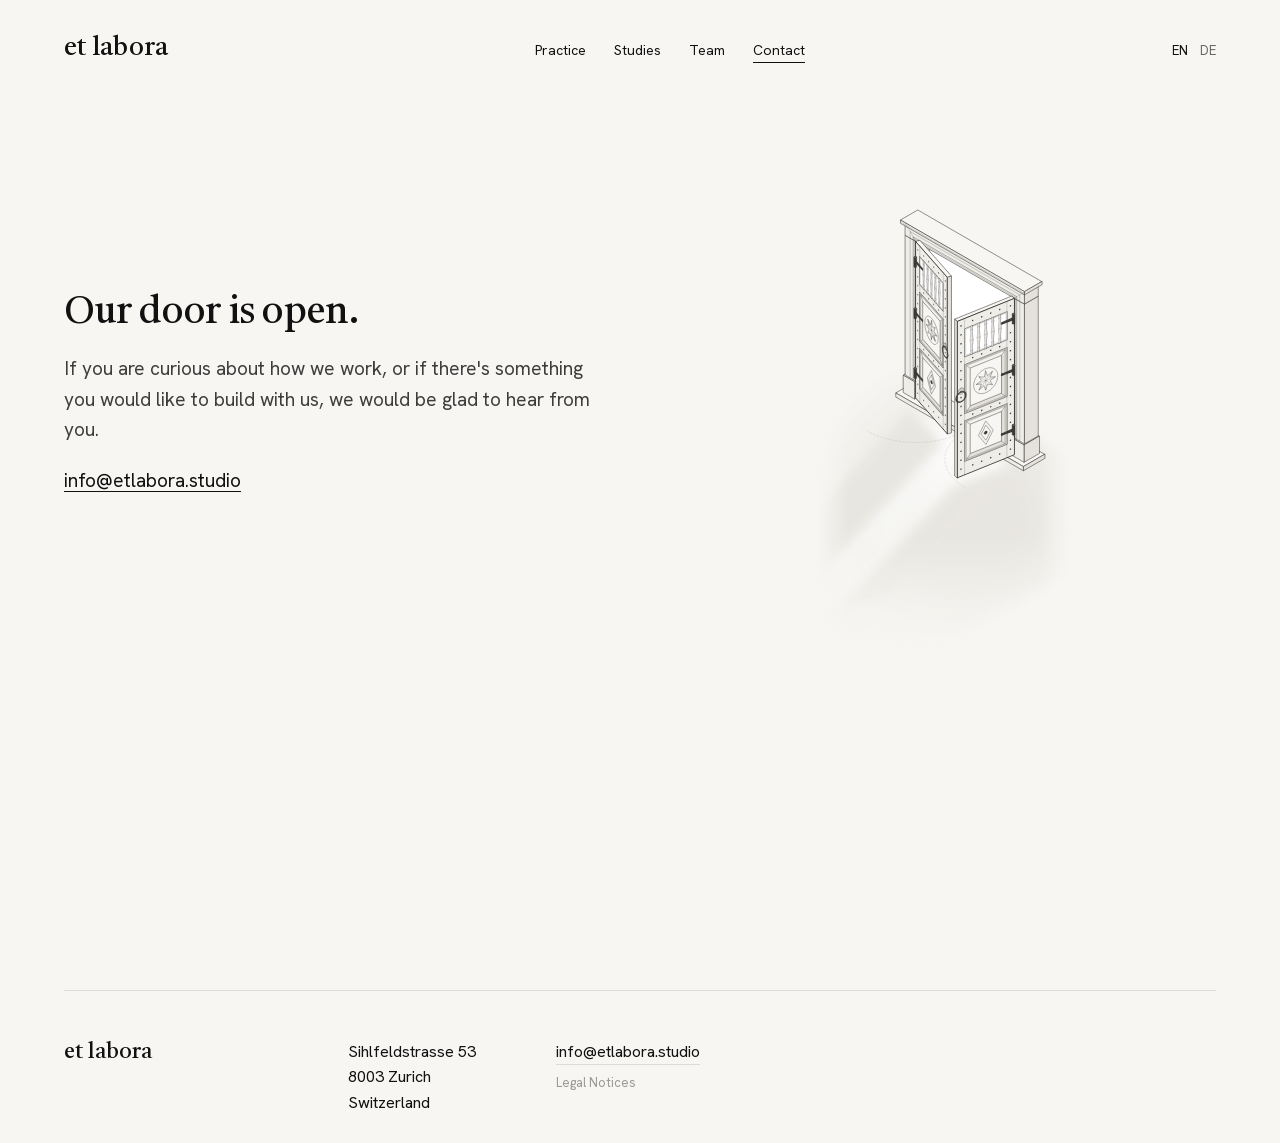
==== commit 4010ec61: "Publish Studies, the two early sketches and the new team page Work becomes Studies, listing the two " ====
--- a/contact.html
+++ b/contact.html
@@ -5,6 +5,9 @@
 <meta name="viewport" content="width=device-width, initial-scale=1">
 <title>et labora — Contact</title>
 <meta name="description" content="et labora is an architecture and technology firm in Zurich, building in timber.">
+<link rel="icon" href="favicon.ico" sizes="32x32">
+<link rel="icon" href="favicon.svg" type="image/svg+xml">
+<link rel="apple-touch-icon" href="apple-touch-icon.png">
 <link rel="stylesheet" href="fonts/fonts.css">
 <style>
 body{margin:0;background:#F7F6F3}
@@ -23,7 +26,7 @@
 <a href="index.html" style="font-family: Castoro, 'Iowan Old Style', Georgia, serif; font-size: 26px; letter-spacing: 0.01em">et labora</a>
 <nav aria-label="Main" style="display: flex; flex-wrap: wrap; gap: 8px 28px; font-size: 14px">
 <a href="practice.html">Practice</a>
-<a href="work.html">Work</a>
+<a href="studies.html">Studies</a>
 <a href="team.html">Team</a>
 <a href="contact.html" aria-current="page" style="border-bottom: 1px solid #111111">Contact</a>
 </nav>
@@ -37,8 +40,8 @@
 <div style="display: flex; flex-wrap: wrap; align-items: center; justify-content: space-between; gap: 40px 64px">
 <div style="flex: 1 1 320px; max-width: 34em; display: flex; flex-direction: column; gap: 20px">
 <h1 style="margin: 0; font-family: Castoro, 'Iowan Old Style', Georgia, serif; font-weight: 400; font-size: clamp(28px, 3vw, 44px); line-height: 1.1; letter-spacing: -0.01em">Our door is open.</h1>
-<p style="margin: 0; padding-block: 0; max-width: 30em; font-size: clamp(18px, 1.5vw, 21px); line-height: 1.6; color: #3D3D3D">Whether you have a project you want to build or simply want to learn more about our approach, we are always happy to hear from you.</p>
-<p style="margin: 0; padding-block: 0; max-width: 30em; font-size: clamp(18px, 1.5vw, 21px); line-height: 1.6; color: #3D3D3D">Start by writing to us at <a href="mailto:info@etlabora.studio" style="color: #111111; text-decoration: underline; text-decoration-thickness: 1px; text-underline-offset: 0.2em">info@etlabora.studio</a>. From there we can speak by phone or video, meet in Zurich, or come to see you on site, however far away it is.</p>
+<p style="margin: 0; padding-block: 0; max-width: 30em; font-size: clamp(18px, 1.5vw, 21px); line-height: 1.6; color: #3D3D3D">If you are curious about how we work, or if there's something you would like to build with us, we would be glad to hear from you.</p>
+<p style="margin: 0; padding-block: 0; max-width: 30em; font-size: clamp(18px, 1.5vw, 21px); line-height: 1.6; color: #3D3D3D"><a href="mailto:info@etlabora.studio" style="color: #111111; text-decoration: underline; text-decoration-thickness: 1px; text-underline-offset: 0.2em">info@etlabora.studio</a></p>
 </div>
 <div class="contact-door" style="flex: 0 1 auto; min-width: 0; margin-inline: auto">
 <svg style="display: block; height: max(240px, calc(100vh - 384px)); width: auto; max-width: 100%" viewBox="372.9 0 392.9 800" role="img" aria-label="Axonometric of a carved, studded timber door of two leaves, the left just open, the right swung wide, light falling out" fill="none" stroke="#2B2A27" stroke-linecap="round" stroke-linejoin="round"><defs><linearGradient id="contact-door-beam" gradientUnits="userSpaceOnUse" x1="602.3" y1="457.4" x2="311.8" y2="768.9"><stop offset="0" stop-color="#FFFFFF" stop-opacity="0.85"></stop><stop offset="0.45" stop-color="#FFFFFF" stop-opacity="0.55"></stop><stop offset="1" stop-color="#FFFFFF" stop-opacity="0"></stop></linearGradient><filter id="contact-door-blur" x="-30%" y="-30%" width="160%" height="160%"><feGaussianBlur stdDeviation="8.3"></feGaussianBlur></filter><radialGradient id="contact-door-gg" gradientUnits="userSpaceOnUse" cx="602.3" cy="592.8" r="259.3"><stop offset="0.35" stop-color="#fff"></stop><stop offset="1" stop-color="#000"></stop></radialGradient><mask id="contact-door-gm"><rect x="-400" y="-400" width="2000" height="1600" fill="url(#contact-door-gg)"></rect></mask><linearGradient id="contact-door-eg" gradientUnits="userSpaceOnUse" x1="0" y1="624" x2="0" y2="796"><stop offset="0" stop-color="#fff"></stop><stop offset="1" stop-color="#000"></stop></linearGradient><linearGradient id="contact-door-ex" gradientUnits="userSpaceOnUse" x1="372.9" y1="0" x2="765.8" y2="0"><stop offset="0" stop-color="#000"></stop><stop offset="0.12" stop-color="#fff"></stop><stop offset="0.88" stop-color="#fff"></stop><stop offset="1" stop-color="#000"></stop></linearGradient><mask id="contact-door-edgex"><rect x="-400" y="-400" width="2000" height="1600" fill="url(#contact-door-ex)"></rect></mask><mask id="contact-door-edge"><g mask="url(#contact-door-edgex)"><rect x="-400" y="-400" width="2000" height="1600" fill="url(#contact-door-eg)"></rect></g></mask></defs>
